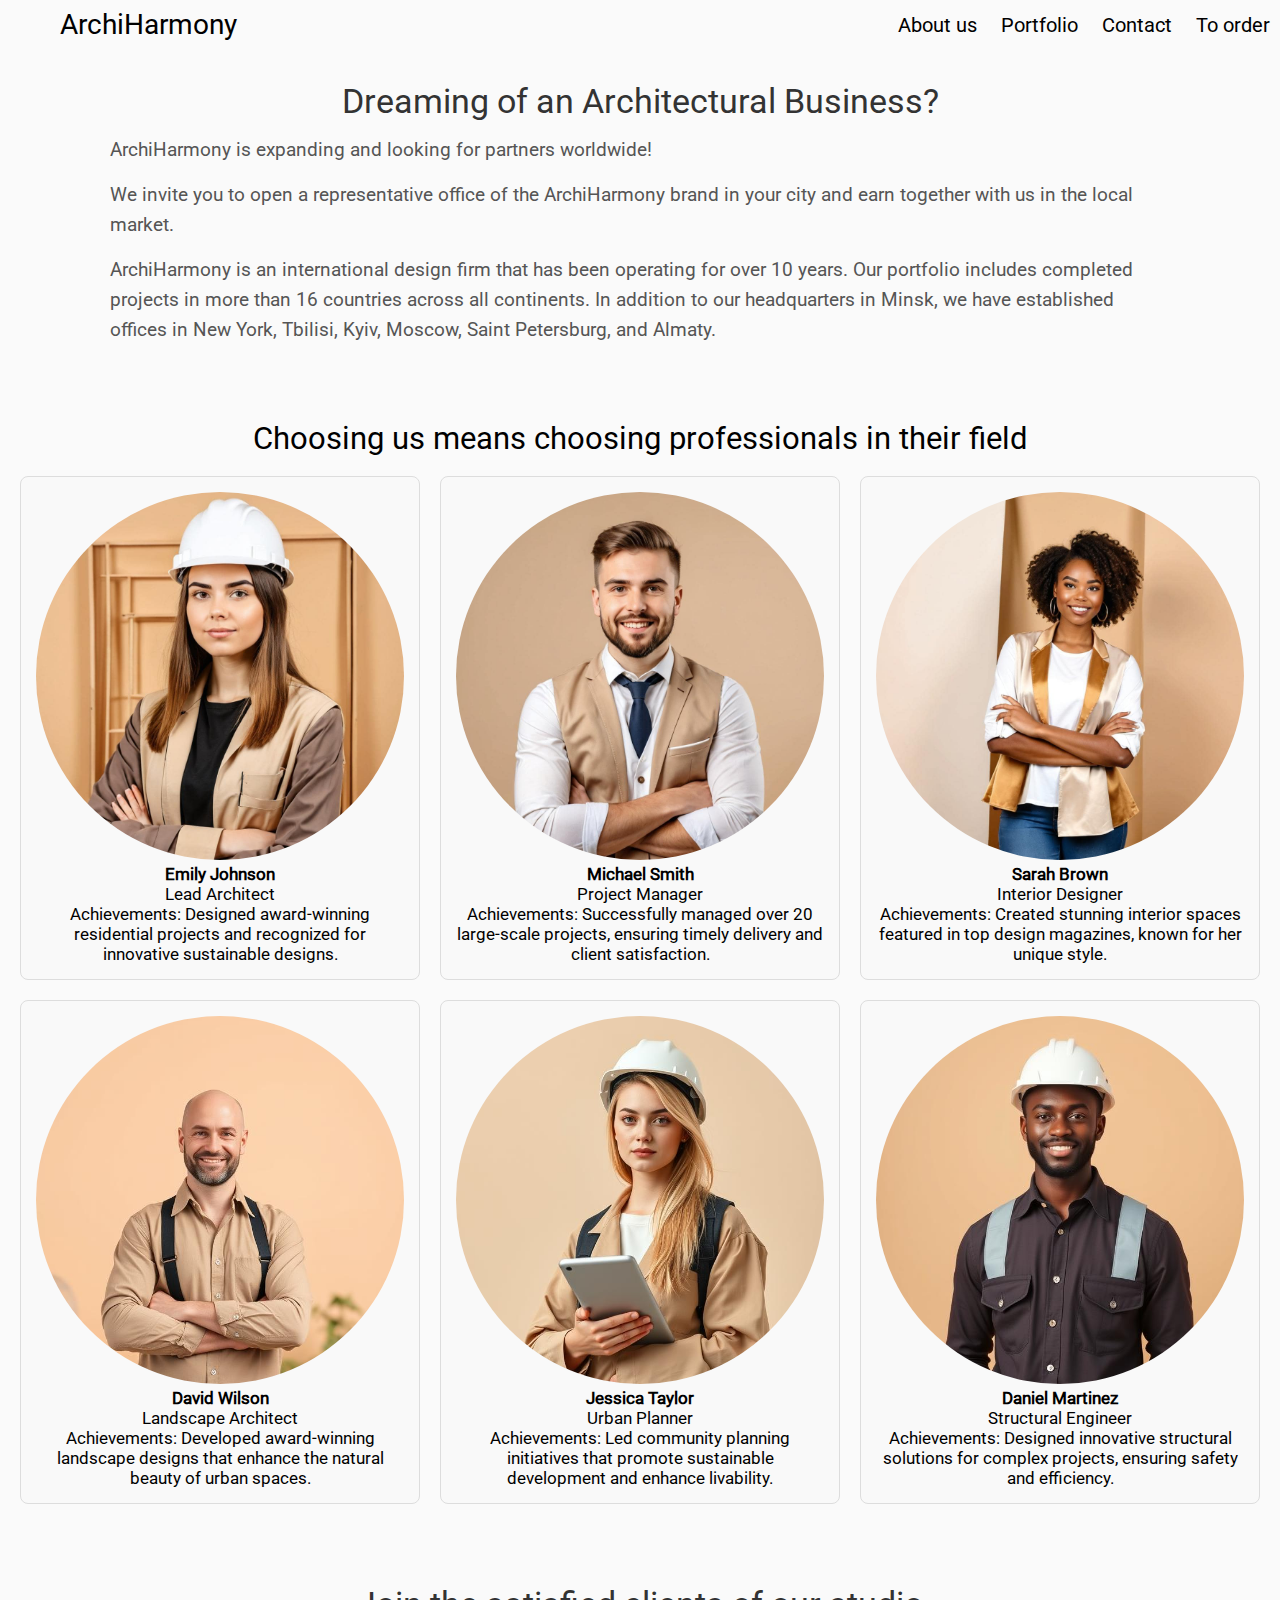
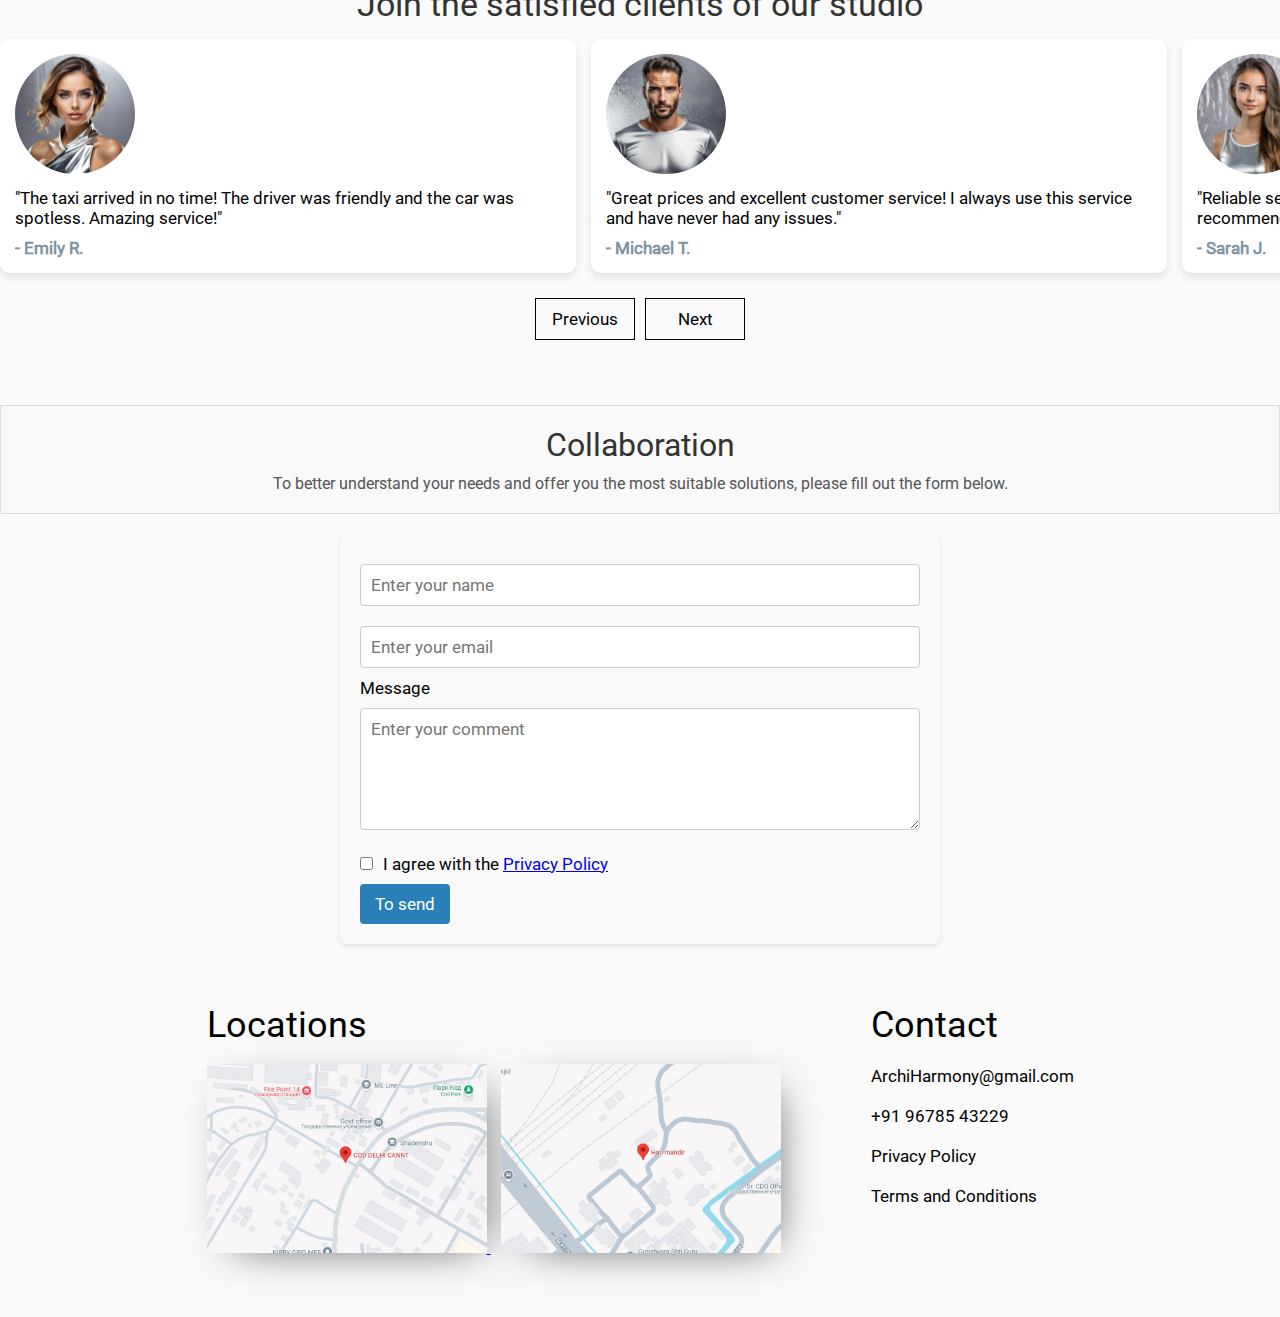
==== order.html @ bfe57f21 "dgdsg" ====
<!DOCTYPE html>
<html lang="en">
<head>
    <meta charset="UTF-8">
    <meta name="viewport" content="width=device-width, initial-scale=1.0">
    <title>Privacy Policy - ArchiHarmony</title>
    <meta 
        name="description" 
        content="At ArchiHarmony, your privacy is our utmost concern. Read our Privacy Policy to discover how we protect your personal information and ensure its security throughout our design processes." 
    />
    <link rel="icon" href="img/favicon.ico">
    <link rel="stylesheet" href="css/style.css">
    <script src="js/script.js" defer></script>
</head>
<body>

    <header>
        <div class="nav-content">
            <a href="index.html" class='header-name'>ArchiHarmony</a>
            <nav class="header-nav">
                <ul class="header-nav-items">
                    <li class="header-nav-item">
                        <a href="index.html#about">About us</a>
                        <a href="index.html#project">Portfolio</a>
                        <a href="index.html#contact">Contact</a>
                        <a href="order.html">To order</a>
                    </li>
                </ul>
            </nav>
        </div>
    </header>
    
    <main>

        <section class="partnership-offer">
            <h1>Dreaming of an Architectural Business?</h1>
            <p>
                ArchiHarmony is expanding and looking for partners worldwide!
            </p>
            <p>
                We invite you to open a representative office of the ArchiHarmony brand in your city and earn together with us in the local market.
            </p>
            <p>
                ArchiHarmony is an international design firm that has been operating for over 10 years. Our portfolio includes completed projects in more than 16 countries across all continents. In addition to our headquarters in Minsk, we have established offices in New York, Tbilisi, Kyiv, Moscow, Saint Petersburg, and Almaty.
            </p>
        </section>

        <section class="team-section">
            <h2>Choosing us means choosing professionals in their field</h2>
            <div class="team-grid">
                <div class="team-member">
                    <img src="img/employee-1.jpg" alt="Employee 1">
                    <h3>Emily Johnson</h3>
                    <p>Lead Architect</p>
                    <p>Achievements: Designed award-winning residential projects and recognized for innovative sustainable designs.</p>
                </div>
                <div class="team-member">
                    <img src="img/employee-2.jpg" alt="Employee 2">
                    <h3>Michael Smith</h3>
                    <p>Project Manager</p>
                    <p>Achievements: Successfully managed over 20 large-scale projects, ensuring timely delivery and client satisfaction.</p>
                </div>
                <div class="team-member">
                    <img src="img/employee-3.jpg" alt="Employee 3">
                    <h3>Sarah Brown</h3>
                    <p>Interior Designer</p>
                    <p>Achievements: Created stunning interior spaces featured in top design magazines, known for her unique style.</p>
                </div>
                <div class="team-member">
                    <img src="img/employee-4.jpg" alt="Employee 4">
                    <h3>David Wilson</h3>
                    <p>Landscape Architect</p>
                    <p>Achievements: Developed award-winning landscape designs that enhance the natural beauty of urban spaces.</p>
                </div>
                <div class="team-member">
                    <img src="img/employee-5.jpg" alt="Employee 5">
                    <h3>Jessica Taylor</h3>
                    <p>Urban Planner</p>
                    <p>Achievements: Led community planning initiatives that promote sustainable development and enhance livability.</p>
                </div>
                <div class="team-member">
                    <img src="img/employee-6.jpg" alt="Employee 6">
                    <h3>Daniel Martinez</h3>
                    <p>Structural Engineer</p>
                    <p>Achievements: Designed innovative structural solutions for complex projects, ensuring safety and efficiency.</p>
                </div>
            </div>
        </section>

        <section class="reviews-section" id="reviews">
            <div class="container">
                <h2 class="reviews-section-title">
                    Join the satisfied clients of our studio
                </h2>
                <div class="slider" id="slider">
                    <div class="review">
                        <img src="img/review-1.jpg" alt="Review 1">
                        <p>
                            "The taxi arrived in no time! The driver was friendly and the car was spotless. Amazing service!"
                        </p>
                        <p class="author">- Emily R.</p>
                    </div>
                    <div class="review">
                        <img src="img/review-2.jpg" alt="Review 2">
                        <p>
                            "Great prices and excellent customer service! I always use this service and have never had any issues."
                        </p>
                        <p class="author">- Michael T.</p>
                    </div>
                    <div class="review">
                        <img src="img/review-3.jpg" alt="Review 3">
                        <p>
                            "Reliable service! I reached the airport on time without any delays. Highly recommend!"
                        </p>
                        <p class="author">- Sarah J.</p>
                    </div>
                    <div class="review">
                        <img src="img/review-4.jpg" alt="Review 4">
                        <p>
                            "The driver was very polite and courteous. I felt safe throughout the entire ride."
                        </p>
                        <p class="author">- David K.</p>
                    </div>
                    <div class="review">
                        <img src="img/review-5.jpg" alt="Review 5">
                        <p>
                            "TaxiNow saved my day! I needed a car last minute and it arrived in just 3 minutes!"
                        </p>
                        <p class="author">- Jessica L.</p>
                    </div>
                    <div class="review">
                        <img src="img/review-6.jpg" alt="Review 6">
                        <p>
                            "Cars are always clean and comfortable. Fantastic experience!"
                        </p>
                        <p class="author">- Daniel M.</p>
                    </div>
                    <div class="review">
                        <img src="img/review-7.jpg" alt="Review 7">
                        <p>
                            "Fair prices and quality service. I use it daily to get to work."
                        </p>
                        <p class="author">- Lisa P.</p>
                    </div>
                    <div class="review">
                        <img src="img/review-8.jpg" alt="Review 8">
                        <p>
                            "TaxiNow has the best drivers! Always polite and drive safely."
                        </p>
                        <p class="author">- Tom H.</p>
                    </div>
                    <div class="review">
                        <img src="img/review-9.jpg" alt="Review 9">
                        <p>
                            "Much better than other apps! Fast and efficient service."
                        </p>
                        <p class="author">- Anna B.</p>
                    </div>
                    <div class="review">
                        <img src="img/review-10.jpg" alt="Review 10">
                        <p>
                            "Excellent service! Drivers are punctual and friendly."
                        </p>
                        <p class="author">- Kevin W.</p>
                    </div>
                    <div class="review">
                        <img src="img/review-11.jpg" alt="Review 11">
                        <p>
                            "I've used this service multiple times and have never been disappointed. They always arrive on time."
                        </p>
                        <p class="author">- Rachel S.</p>
                    </div>
                    <div class="review">
                        <img src="img/review-12.jpg" alt="Review 12">
                        <p>
                            "I needed a taxi in the early morning and got one quickly. Service was top-notch!"
                        </p>
                        <p class="author">- James F.</p>
                    </div>
                    <div class="review">
                        <img src="img/review-13.jpg" alt="Review 13">
                        <p>
                            "So easy to use! I booked through the app and everything worked perfectly."
                        </p>
                        <p class="author">- Olivia C.</p>
                    </div>
                    <div class="review">
                        <img src="img/review-14.jpg" alt="Review 14">
                        <p>
                            "My mom used it and loved it! The driver helped with the groceries and was very attentive."
                        </p>
                        <p class="author">- Sophia N.</p>
                    </div>
                    <div class="review">
                        <img src="img/review-15.jpg" alt="Review 15">
                        <p>
                            "Efficient and reliable service! Taxis available at any hour."
                        </p>
                        <p class="author">- Ethan G.</p>
                    </div>
                    <div class="review">
                        <img src="img/review-16.jpg" alt="Review 16">
                        <p>
                            "TaxiNow offers the best prices and quick service. I always recommend it!"
                        </p>
                        <p class="author">- Mia T.</p>
                    </div>
                    <div class="review">
                        <img src="img/review-17.jpg" alt="Review 17">
                        <p>
                            "I've had issues with other services, but TaxiNow has never let me down."
                        </p>
                        <p class="author">- Noah R.</p>
                    </div>
                    <div class="review">
                        <img src="img/review-18.jpg" alt="Review 18">
                        <p>
                            "Modern and comfortable taxis! A very pleasant experience."
                        </p>
                        <p class="author">- Ava L.</p>
                    </div>
                    <div class="review">
                        <img src="img/review-19.jpg" alt="Review 19">
                        <p>
                            "Much better than waiting for the bus! Always arrives quickly, and I feel safe."
                        </p>
                        <p class="author">- Isabella D.</p>
                    </div>
                    <div class="review">
                        <img src="img/review-20.jpg" alt="Review 20">
                        <p>
                            "I recommend it 100%! I've never had problems, and they always arrive on time."
                        </p>
                        <p class="author">- Liam J.</p>
                    </div>
                </div>
                <div class="buttons">
                    <button class="btn" onclick="prevReview()">
                        Previous
                    </button>
                    <button class="btn" onclick="nextReview()">
                        Next
                    </button>
                </div>
            </div>
        </section>

        <section>
            <div class="collaboration-message">
                <h2>Collaboration</h2>
                <p>To better understand your needs and offer you the most suitable solutions, please fill out the form below.</p>
            </div>
            <form
                action="thanks_form.php"
                method="post"
                class="form"
                id="form"
            >
                <input
                    type="text"
                    id="name"
                    name="name"
                    placeholder="Enter your name"
                    required
                />
        
                <input
                    type="email"
                    id="email"
                    name="email"
                    placeholder="Enter your email"
                    required
                />
        
                <label for="message">Message</label>
                <textarea
                    id="message"
                    name="message"
                    placeholder="Enter your comment"
                    rows="5"
                    required
                ></textarea>
        
                <div class="checkbox">
                    <input
                        type="checkbox"
                        id="privacy-policy"
                        value="on"
                        name="privacy"
                        required
                    />
                    <label for="privacy-policy">
                        I agree with the
                        <a
                            href="privacy-policy.html"
                            target="_blank"
                            >Privacy Policy</a
                        >
                    </label>
                </div>
                <button type="submit">To send</button>
            </form>
        </section>

    </main>

    <footer class='footer footer-dop'>

        <section>
            <div class='location-container'>
                <h3 class='location-title'>Locations</h3>
                <div class='location-img'>
                    <a class='dubai-link' href="https://www.google.com/maps/place/J47G+4G7,+COD,+Kirby+Place,+Delhi+Cantonment,+New+Delhi,+Delhi+110010/@28.6127856,77.1237122,17z"  target='_blank' rel="noopener noreferrer">
                        <img class='dubai-img' src="img/map-delhi.jpg" alt="Delhi" />
                    </a>
                    <a class='madrid-link' href="https://www.google.com/maps/place/95,+Sabale+Nagar,+Kurla,+Mumbai,+Maharashtra+400089/@19.0706896,72.8850411,17z" target='_blank' rel="noopener noreferrer">
                        <img class='madrid-img' src="img/map-mumbai.jpg" alt="Mumbai"/>
                    </a>
                </div>
                               
            </div>
        </section>

        <section>
            <div class='contact-container' id="contact">
                <h3 class='contact-title1'>Contact</h3>
                <a class='contact-link' href="mailto:ArchiHarmony@gmail.com?" target="_blank">ArchiHarmony@gmail.com</a>
                <a class="contact-link" href="tel:+919678543229">+91 96785 43229</a>
                <a class="contact-link" href="privacy-policy.html">Privacy Policy</a>
                <a class="contact-link" href="terms-conditions.html">Terms and Conditions</a>
            </div>
        </section>

    </footer>
    
</body>
</html>
---- css/style.css ----
@font-face {
	font-family: 'Roboto';
	font-style: normal;
	src: url('../fonts/Roboto-Regular.ttf') format('truetype');	 
}

* {
    margin: 0;
    padding: 0;
    box-sizing: border-box;
    font-family: "Roboto", sans-serif;
    font-size: 17px;
    font-weight: 400;
    font-style: normal;
}

body {
    width: 100%;
    overflow-x: hidden;
    background-color: rgb(250, 250, 250);
}

body::-webkit-scrollbar {
    width: 10px;
    background-color: #f9f9fd;
}
  
body::-webkit-scrollbar-thumb {
    border-radius: 10px;
    background-color: rgb(166, 166, 166);
}
  
body::-webkit-scrollbar-track {
    -webkit-box-shadow: inset 0 0 6px rgba(0,0,0,0.2);
    border-radius: 10px;
    background-color: #f9f9fd;
}

html {
    scroll-behavior: smooth;
}

@media (max-width: 1024px) {

    * {
        font-size: 16px;
    }

}

nav {
    padding-right: 10px;
}
.header-nav-item {
    display: flex;
    gap: 24px;
    list-style: none;
}
.header-nav-item a {
    text-decoration: none;
    color: black;
    transition: color 0.3s ease;
    font-size: 20px;
}
.header-nav-item {
    margin-top: 8px;
}
.header-nav-item a:hover {
    color: rgb(125, 125, 125);
}
.header-name,
.header-title,
.header-about {
    padding: 0 60px;
}

.nav-content {
    display: flex;
    align-items: center;
    justify-content: space-between;
}

.header-name {
    font-size: 36px;
    margin-top: 8px;
    cursor: pointer;
    text-decoration: none;
    color: black;
}
.header-backgrounds{
    position: relative;
}

.header-btn{
    opacity: 0;
    overflow: hidden;
    position: absolute;
    display: flex;
    justify-content: center;
    align-items: center;
    text-decoration: none;
    right: 60px;
    bottom: 60px;
    cursor: pointer;
    background-color: rgba(255, 255, 255, 0.121);
    width: 130px;
    height: 30px;
    border-radius: 50px;
    border: 1px solid black;
    transition: all ease 0.5s;
    color: black;
    animation: scaleBtn 1.5s forwards;
    animation-delay: 1s;
}

.header-btn:hover{
    background-color: rgba(0, 0, 0, 0.101);
    transform: scale(1.1);
}

.header-background {
    width: 100%;
    height: 680px;
    margin-top: 10px;
    animation: scaleBackground 1.5s forwards;
    object-fit: cover;
}

.header-title {
    font-size: 36px;
    margin-top: 18px;
}

.about-icon {
    width: 320px;
    height: 320px;
    border-radius: 50%;
    margin-left: 140px;
}

.header-about {
    display: flex;
    margin-top: 18px;
}

.about-name {
    font-size: 18px;
}

.header-about-text {
    margin-left: 12%;
}

.about-text2, .about-text3 {
    margin-top: 16px;
}

@keyframes scaleBackground {
    0% {
        transform: scale(0.8);
        opacity: 0;
    }
    100% {
        transform: scale(1);
        opacity: 1;
    }
}

@keyframes scaleBtn {
    100% {
        opacity: 1;
    }
}

@media (max-width: 1400px) {
    .header-name, 
    .header-title {
        font-size: 28px;
    }

    .about-icon {
        width: 300px;
        height: 300px;
        margin-left: 100px;
    }

    .header-background {
        height: 480px;
    }
}

@media (max-width: 1024px) {

    .header-name,
    .header-title,
    .header-about {
        padding: 0 30px;
    }

    .header-name, 
    .header-title {
        font-size: 22px;
    }

    .about-icon {
        width: 200px;
        height: 200px;
        margin-left: 80px;
        margin-top: 40px;
    }

    .header-background {
        height: 400px;
    }

    .header-about-text {
        margin-left: 6%;
    }
    .header-btn:hover{
        background-color: rgba(255, 255, 255, 0.121);
        transform: scale(1);
    }
}

@media (max-width: 768px) {

    .header-name,
    .header-title,
    .header-about {
        padding: 0 10px;
    }

    .about-icon {
        width: 240px;
        height: 240px;
        margin-left: 80px;
        margin-top: 10px;
    }

    .header-background {
        height: 380px;
    }

    .header-about-text {
        margin-top: 30px;
        margin-left: 0%;
    }

    .header-btn{
        right: 20px;
        bottom: 20px;
        width: 120px;
    }

    .header-about {
        display: flex;
        flex-direction: column;
        align-items: center;
        margin-top: 18px;
    }
    .header-nav-item {
        gap: 14px;
    }
    .header-nav-item a {
        font-size: 12px;
    }
    .header-name {
        font-size: 16px;
    }
}

.projects-title{
    font-size: 36px;
    margin: 12px 0 60px 60px;
}

.main-btn{
    opacity: 1;
    border: 1px solid rgb(207, 207, 207);
    color: rgb(207, 207, 207);
    animation: none;
}

.project-hospital-backgrounds{
    margin-top: 100px;
}
.projects-hospital-content{
    display: flex;
    margin: 0 60px;
    flex-direction: column;
    gap: 50px;
}

.main-background {
    width: 100%;
    height: 740px;
    margin-top: 10px;
    object-fit: cover;
}
.content-info-text {
    display: flex;
    flex-direction: column;
    gap: 10px;
}
.country-hotels-img{
    width: 100%;
    height: 100%;
    object-fit: cover;
    margin-right: 60px;
}
.country-hotels{
    position: relative;
    display: grid;
    grid-template-columns: 220px 1.5fr 1fr;
    gap: 20px;
}
.hospital-btn{
    overflow: hidden;
    position: absolute;
    display: flex;
    justify-content: center;
    align-items: center;
    text-decoration: none;
    top: 50px;
    cursor: pointer;
    background-color: rgba(255, 255, 255, 0.121);
    width: 130px;
    height: 30px;
    border-radius: 50px;
    border: 1px solid black;
    transition: all ease 0.5s;
    color: black;
}

.hospital-btn:hover{
    background-color: rgba(0, 0, 0, 0.101);
    transform: scale(1.1);
}

.content-info{
    margin-left: 10%;
}

.content-country p{
    font-weight: 500;
}

.Projects {
    position: relative;
    max-width: 1400px;
    margin: auto;
    overflow: hidden;
}

.slider {
    display: flex;
    transition: transform 0.5s ease;
    gap: 30px;
}

.slide {
    flex: 0 0 50%;
    text-align: center;
}

.slide img {
    width: 100%;
    height: 400px;
}

.prev, .next {
    position: absolute;
    top: 50%;
    transform: translateY(-50%);
    background-color: rgba(255, 255, 255, 0.8);
    border: none;
    cursor: pointer;
    padding: 10px;
    z-index: 10;
}

.prev {
    left: 10px;
}

.next {
    right: 10px;
}

@media (max-width: 1400px) {
    .projects-title {
        font-size: 28px;
        margin: 12px 0 20px 60px;
    }
    .Projects {
        max-width: 1000px;
    }
    .slide img {
        height: 300px;
    }
}

@media (max-width: 1024px) {
    .projects-title {
        font-size: 22px;
        margin: 12px 0 20px 30px;
    }
    .Projects {
        max-width: 760px;
    }
    .slide img {
        height: 260px;
    }
}

@media (max-width: 768px) {
    .projects-title {
        margin: 12px 0 20px 10px;
    }
    .slide {
        flex: 0 0 100%;
        padding-left: 10px;
        padding-right: 10px;
    }
    .slide img {
        height: auto;
    }
}

@media (min-width: 1025px) and (max-width: 1400px) {
    .main-background {
        height: 580px;
    }

    .hospital-title {
        margin-bottom: 40px;
    }

    .country-hotels{
        grid-template-columns: 120px 1.5fr 1fr;
    }
}

@media (min-width: 769px) and (max-width: 1024px) {
    .main-background {
        height: 480px;
    }

    .country-hotels{
        grid-template-columns: 100px 1.5fr 1fr;
    }

    .projects-hospital-content{
        margin: 0 30px;
    }

    .hospital-btn{
        width: 110px;
        height: 25px;
    }
}

@media (max-width: 768px) {
    .main-background {
        height: 400px;
    }

    .projects-hospital-content{
        margin: 0 10px;
        gap: 0;
    }
    .country-hotels{
        grid-template-columns: none;
        grid-template-rows: 50px 1fr 300px 50px ;
        gap: 0px;
        margin-bottom: 35px;
    }
    .country-hotels img{
        height: 100%;
    }
    .content-country p{
        margin: 15px 0 0 10px;
    }
    .content-country a{
        margin-top: -35px;
    }

    .hospital-btn{
        margin-left: 10px;
        grid-row: 4;
        display: flex;
        
        
        
    }
    .content-info{
        margin: 0 10px;
    }
}

@media (max-width: 1400px) {
    .country-hotels img {
        height: 240px;
    }
}

@media (max-width: 1024px) {
    .country-hotels img {
        height: 180px;
    }
    .hospital-btn:hover{
        background-color: rgba(255, 255, 255, 0.121);
        transform: scale(1);
    }
}

.footer {
    margin: 60px;
    display: flex;
}

.location-title {
    font-size: 36px;
}

.location-img {
    margin-top: 18px;
}

.location-img img {
    width: 440px;
    object-fit: cover;
    box-shadow: 10px 10px 42px -19px rgba(0,0,0,0.75);
    -webkit-box-shadow: 10px 10px 42px -19px rgba(0,0,0,0.75);
    -moz-box-shadow: 10px 10px 42px -19px rgba(0,0,0,0.75);
    transition: all 0.3s ease;
}

.location-img img:hover {
    box-shadow: -21px -25px 35px -28px rgba(0,0,0,0.63);
    -webkit-box-shadow: -21px -25px 35px -28px rgba(0,0,0,0.63);
    -moz-box-shadow: -21px -25px 35px -28px rgba(0,0,0,0.63);
    transform: translateY(-8px);
}

.madrid-link {
    margin-left: 10px;
}

.contact-container {
    margin-left: 140px;
    display: flex;
    flex-direction: column;
    gap: 20px;
}

.contact-title1 {
    font-size: 36px;
}

.contact-link {
    text-decoration: none;
    color: black;
    display: block;
    transform: scale(1);
    transition: color 0.3s ease;
    animation: linkAnimation 3s infinite;
}

.contact-link:hover {
    color: rgb(77, 77, 77);
}

@keyframes linkAnimation {
    0% {
        transform: scale(1);
    }

    50% {
        transform: scale(1.03);
    }

    100% {
        transform: scale(1);
    }
}

@media (max-width: 1024px) {
    .footer {
        margin: 30px;
        display: flex;
        flex-direction: column;
        align-items: center;
    }
}
@media (max-width: 1400px) {

    .location-img img {
        width: 280px;
    }
}

@media (max-width: 1024px) {
    .location-container{
        display: flex;
        flex-direction: column;
        align-items: center;
    }

    .location-img img {
        width: 340px;
    }
    .location-img img:hover {
        box-shadow: 10px 10px 42px -19px rgba(0,0,0,0.75);
        -webkit-box-shadow: 10px 10px 42px -19px rgba(0,0,0,0.75);
        -moz-box-shadow: 10px 10px 42px -19px rgba(0,0,0,0.75);
        transform: translateY(0px);
    }
}

@media (max-width: 768px) {

    .location-img {
        display: flex;
        flex-direction: column;
    }

    .madrid-link {
        margin-left: 0px;
        margin-top: 10px;
    }
}
@media (max-width: 1400px) {
    .contact-container {
        margin-left: 90px;
    }
}

@media (max-width: 1024px) {
    .contact-container {
        margin-left: 0px;
        margin-top: 20px;
        display: flex;
        flex-direction: column;
        align-items: center;
    }
    .contact-link:hover {
        color: black;
    }
}

.privacy-main {
    padding: 20px;
}

.section-title {
    font-size: 2.5em;
    color: #2c3e50;
    margin-bottom: 15px;
    text-align: center;
}

.compliance-text,
.data-collection-text,
.transparency-text,
.user-rights-text {
    background: white;
    padding: 20px;
    border-radius: 8px;
    box-shadow: 0 2px 5px rgba(0, 0, 0, 0.1);
    margin: 20px auto;
    max-width: 800px;
}

.contact-email {
    color: #2980b9;
    text-decoration: none;
}

.contact-email:hover {
    text-decoration: underline;
}

@media (max-width: 768px) {
    .section-title {
        font-size: 2em;
    }

    .compliance-text,
    .data-collection-text,
    .transparency-text,
    .user-rights-text {
        padding: 15px;
        margin: 15px;
    }
}

@media (max-width: 480px) {
    .section-title {
        font-size: 1.5em;
    }

    .compliance-text,
    .data-collection-text,
    .transparency-text,
    .user-rights-text {
        padding: 10px;
        margin: 10px;
    }
}

.privacy-main a {
    color: #3498db;
    text-decoration: none;
}

.privacy-main a:hover {
    text-decoration: underline;
}


.terms-main {
    padding: 20px;
}

.legal-compliance-text,
.user-responsibilities-text,
.dispute-resolution-text,
.contact-information-text {
    background: white;
    padding: 20px;
    border-radius: 8px;
    box-shadow: 0 2px 5px rgba(0, 0, 0, 0.1);
    margin: 20px auto;
    max-width: 800px;
}

.contact-email {
    color: #2980b9;
    text-decoration: none;
}

.contact-email:hover {
    text-decoration: underline;
}

@media (max-width: 768px) {
    .section-title {
        font-size: 2em;
    }

    .legal-compliance-text,
    .user-responsibilities-text,
    .dispute-resolution-text,
    .contact-information-text {
        padding: 15px;
        margin: 15px;
    }
}

@media (max-width: 480px) {
    .section-title {
        font-size: 1.5em;
    }

    .legal-compliance-text,
    .user-responsibilities-text,
    .dispute-resolution-text,
    .contact-information-text {
        padding: 10px;
        margin: 10px;
    }
}

.footer-dop {
    justify-content: center;
}

.partnership-offer {
    max-width: 1100px; /* Maximum width of the section */
    margin: 20px auto; /* Center the section */
    padding: 20px; /* Inner padding */
    font-family: Arial, sans-serif; /* Font style */
}

.partnership-offer h1 {
    text-align: center;
    font-size: 2em; /* Title size */
    color: #333; /* Title color */
    margin-bottom: 15px; /* Bottom margin */
}

.partnership-offer p {
    font-size: 1.1em; /* Text size */
    line-height: 1.6; /* Line height */
    color: #555; /* Text color */
    margin-bottom: 15px; /* Bottom margin */
}

/* Responsive styles */
@media (max-width: 600px) {
    .partnership-offer {
        padding: 15px; /* Decrease padding on small screens */
    }

    .partnership-offer h2 {
        font-size: 1.5em; /* Decrease title size */
    }

    .partnership-offer p {
        font-size: 1em; /* Decrease text size */
    }
}

.form {
    background: #f9f9f9;
    padding: 20px;
    border-radius: 8px;
    box-shadow: 0 2px 5px rgba(0, 0, 0, 0.1);
    max-width: 600px;
    margin: 20px auto;
}


.form input[type="text"],
.form input[type="email"],
.form textarea {
    width: 100%;
    padding: 10px;
    margin: 10px 0;
    border: 1px solid #ccc;
    border-radius: 4px;
    font-size: 1em;
}


.form textarea {
    resize: vertical;
}


.checkbox {
    display: flex;
    align-items: center;
    margin: 10px 0;
}

.checkbox input[type="checkbox"] {
    margin-right: 10px;
}


.form button {
    background-color: #2980b9;
    color: white;
    padding: 10px 15px;
    border: none;
    border-radius: 4px;
    cursor: pointer;
    font-size: 1em;
}

.form button:hover {
    background-color: #1a6a8d;
}

.collaboration-message {
    background-color: #f9f9f9;
    border: 1px solid #ddd;
    padding: 20px;
    margin-top: 60px;
    margin-bottom: 20px;
    text-align: center;
}

.collaboration-message h2 {
    color: #333;
    margin-bottom: 10px;
    font-size: 32px;
}

.collaboration-message p {
    color: #555;
    font-size: 16px;
}
@media (max-width: 768px) {
    .collaboration-message {
        padding: 15px;
    }

    .collaboration-message h2 {
        font-size: 1.3em;
    }

    .collaboration-message p {
        font-size: 0.9em;
    }
}

@media (max-width: 480px) {
    .collaboration-message {
        padding: 10px;
    }

    .collaboration-message h2 {
        font-size: 1.2em;
    }

    .collaboration-message p {
        font-size: 0.8em;
    }
}

@media (max-width: 768px) {
    .form {
        padding: 15px;
    }

    .form input[type="text"],
    .form input[type="email"],
    .form textarea,
    .form button {
        font-size: 0.9em;
    }
}

@media (max-width: 480px) {
    .form {
        padding: 10px;
    }

    .form input[type="text"],
    .form input[type="email"],
    .form textarea,
    .form button {
        font-size: 0.8em;
    }
}

.reviews-section-title {
    text-align: center;
    font-size: 2em;
    color: #333;
    margin-bottom: 15px;
}
.slider {
    margin-top: 15px;
      display: flex;
      gap: 15px;
  
      transition: transform 0.5s ease-in-out;
  }
  .review {
      min-width: 45%;
      width: 100px;
      background: #fff;
      padding: 15px;
      border-radius: 10px;
      box-shadow: 0 4px 8px rgba(0, 0, 0, 0.1);
  }
  
  
  .author {
      font-weight: bold;
      color: #7c94a1;
      margin-top: 10px;
  }
  .buttons {
      margin-top: 20px;
      display: flex;
      justify-content: center;
  }
  .btn {
        min-width: 100px;
        padding: 10px;
        margin: 5px;
        border: 1px solid black;
        background-color: #0077b6;
        color: black;
        cursor: pointer;
        transition: transform 0.2s ease-in-out;
        background-color: transparent;
  }
  
  @media (min-width: 1025px) {
      .btn:hover {
          transform: scale(1.05);
      }
  }

  .review img {
    width: 120px;
    border-radius: 50%;
    margin-bottom: 10px;
}

.team-section {
    text-align: center;
    padding: 20px;
    margin-bottom: 60px;
}

.team-section h2 {
    font-size: 1.8em;
    margin-bottom: 20px;
}

.team-grid {
    display: grid;
    grid-template-columns: repeat(3, 1fr);
    gap: 20px;
}

.team-member {
    background-color: #f9f9f9;
    border: 1px solid #ddd;
    border-radius: 8px;
    padding: 15px;
    text-align: center;
}

.team-member h3 {
    font-weight: 600;
}

.team-member img {
    width: 100%;
    height: auto;
    border-radius: 50%;
}

@media (max-width: 768px) {
    .team-grid {
        grid-template-columns: repeat(2, 1fr);
    }
}

@media (max-width: 480px) {
    .team-grid {
        grid-template-columns: 1fr;
    }
}
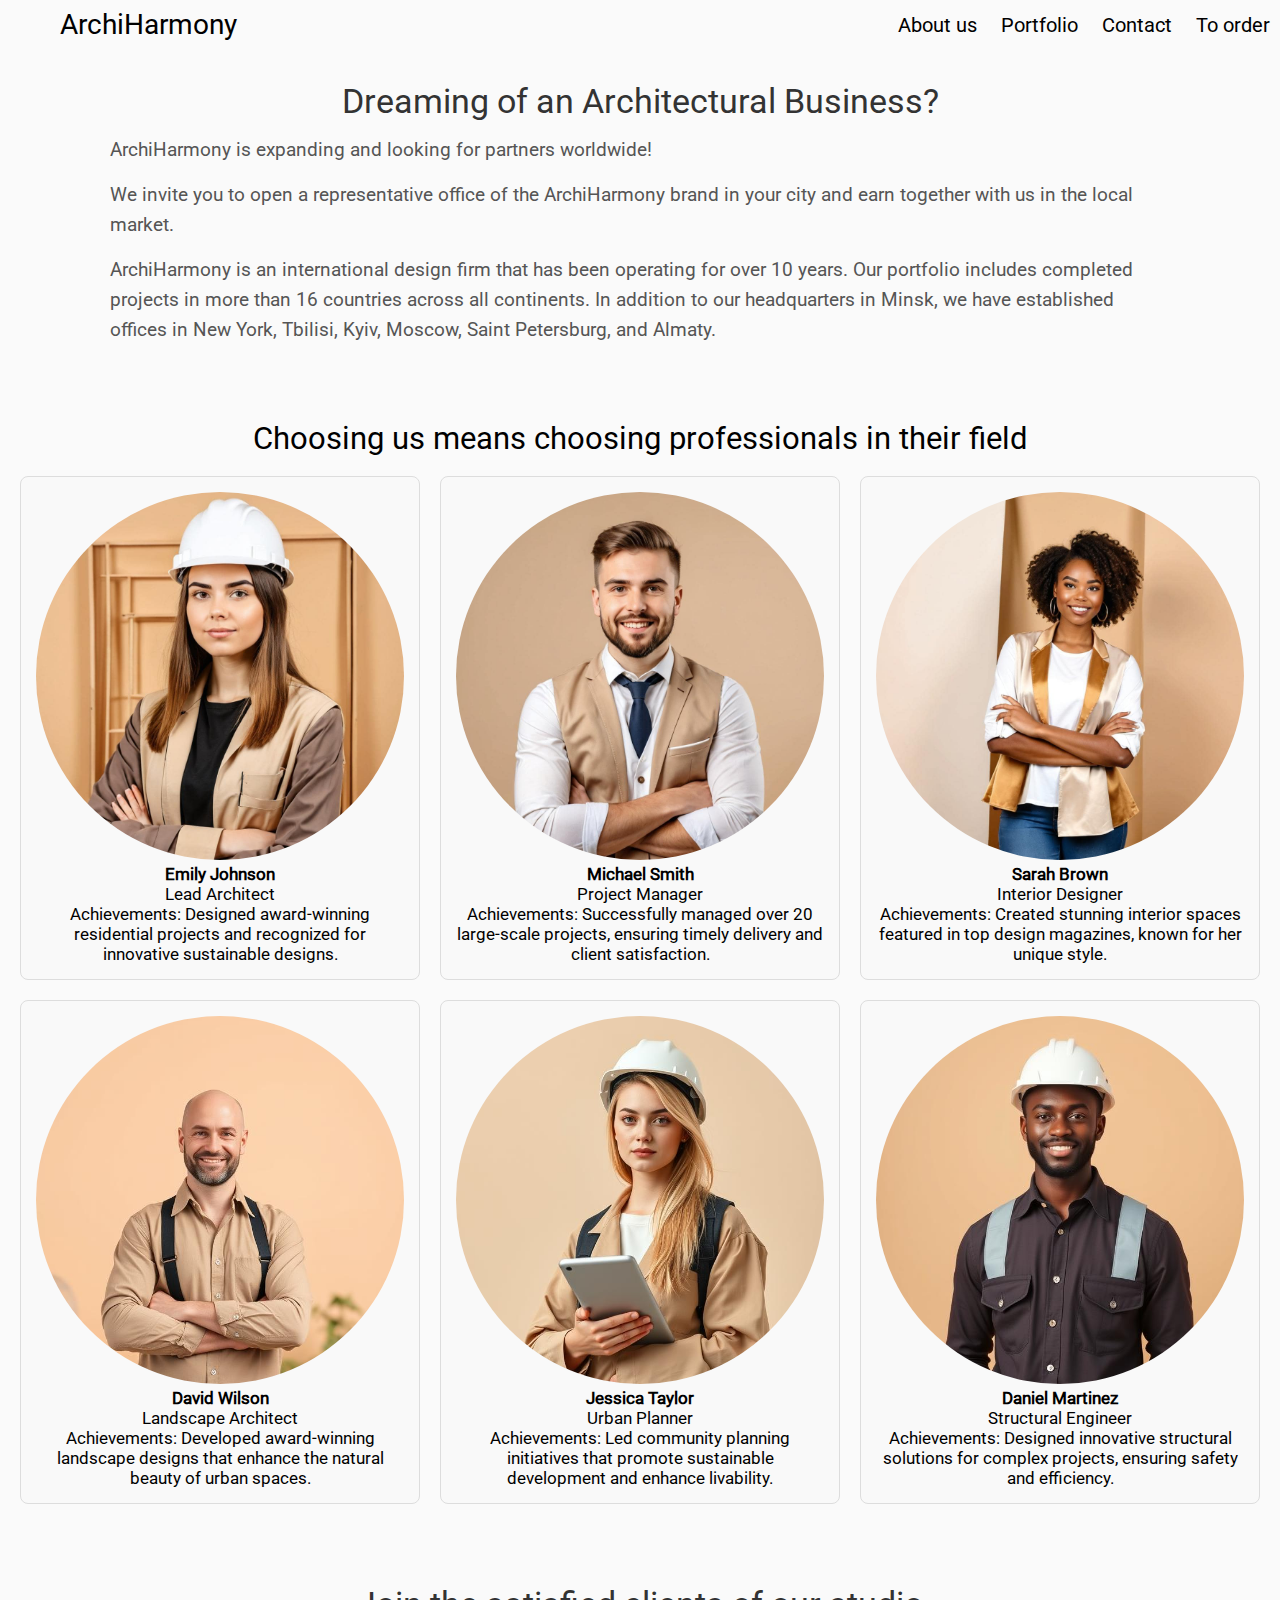
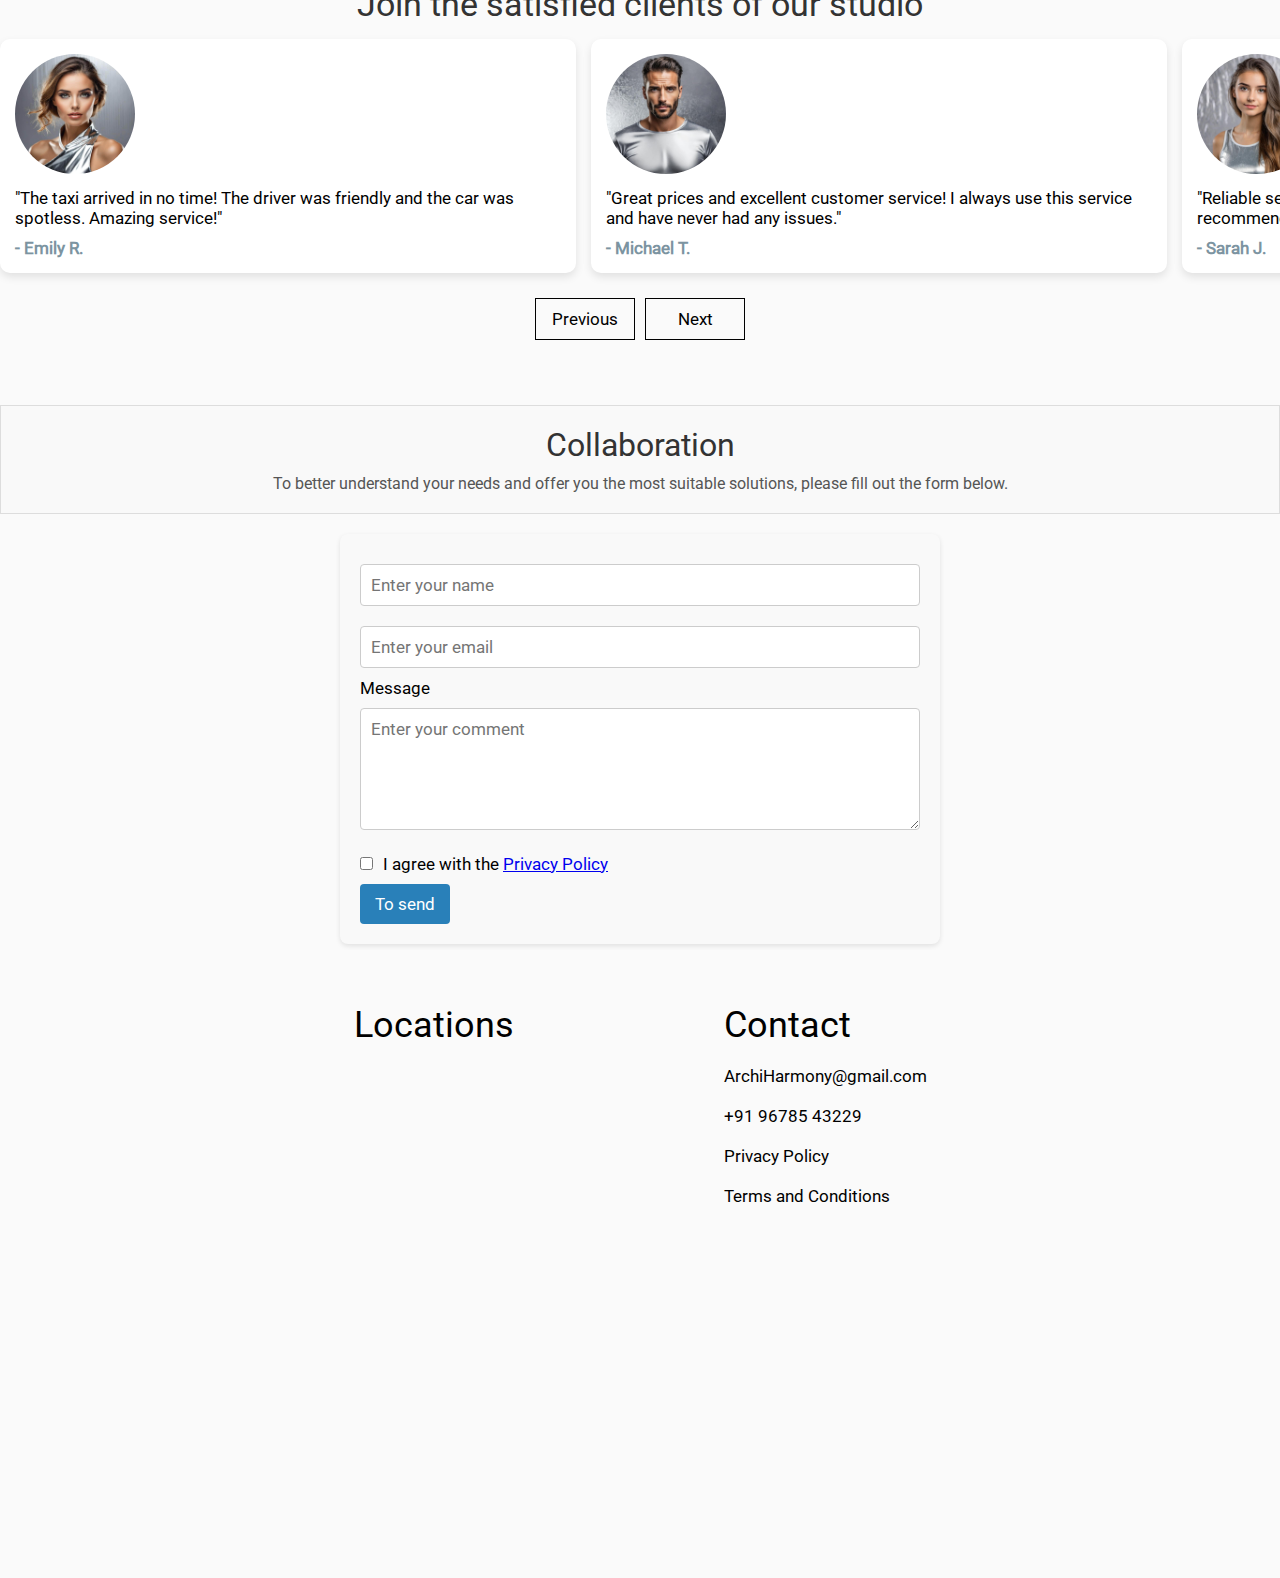
==== commit 7163f737: "ываыва" ====
--- a/order.html
+++ b/order.html
@@ -3,14 +3,14 @@
 <head>
     <meta charset="UTF-8">
     <meta name="viewport" content="width=device-width, initial-scale=1.0">
-    <title>Privacy Policy - ArchiHarmony</title>
+    <title>Order Your Design - ArchiHarmony</title>
     <meta 
         name="description" 
-        content="At ArchiHarmony, your privacy is our utmost concern. Read our Privacy Policy to discover how we protect your personal information and ensure its security throughout our design processes." 
+        content="Ready to transform your vision into reality? At ArchiHarmony, we specialize in creating stunning architectural designs tailored to your needs. Fill out our order form to start your project today!" 
     />
     <link rel="icon" href="img/favicon.ico">
     <link rel="stylesheet" href="css/style.css">
-    <script src="js/script.js" defer></script>
+    <script src="js/sliderOrder.js" defer></script>
 </head>
 <body>
 
@@ -304,32 +304,26 @@
 
     </main>
 
-    <footer class='footer footer-dop'>
-
-        <section>
+    <footer class='footer'>
+
+        <div>
             <div class='location-container'>
                 <h3 class='location-title'>Locations</h3>
                 <div class='location-img'>
-                    <a class='dubai-link' href="https://www.google.com/maps/place/J47G+4G7,+COD,+Kirby+Place,+Delhi+Cantonment,+New+Delhi,+Delhi+110010/@28.6127856,77.1237122,17z"  target='_blank' rel="noopener noreferrer">
-                        <img class='dubai-img' src="img/map-delhi.jpg" alt="Delhi" />
-                    </a>
-                    <a class='madrid-link' href="https://www.google.com/maps/place/95,+Sabale+Nagar,+Kurla,+Mumbai,+Maharashtra+400089/@19.0706896,72.8850411,17z" target='_blank' rel="noopener noreferrer">
-                        <img class='madrid-img' src="img/map-mumbai.jpg" alt="Mumbai"/>
-                    </a>
-                </div>
-                               
-            </div>
-        </section>
-
-        <section>
+                    <iframe class='location-img-frame' src="https://www.google.com/maps/embed?pb=!1m14!1m8!1m3!1d3502.5662787929086!2d77.1237122!3d28.6127856!3m2!1i1024!2i768!4f13.1!3m3!1m2!1s0x390d1cca90bbf50b%3A0xa5940e52ef5ada71!2sCOD%20DELHI%20CANNT!5e0!3m2!1sru!2sby!4v1738610726326!5m2!1sru!2sby" width="600" height="450" style="border:0;" allowfullscreen="" loading="lazy" referrerpolicy="no-referrer-when-downgrade"></iframe>
+                </div>                
+            </div>
+        </div>
+
+        <div>
             <div class='contact-container' id="contact">
                 <h3 class='contact-title1'>Contact</h3>
-                <a class='contact-link' href="mailto:ArchiHarmony@gmail.com?" target="_blank">ArchiHarmony@gmail.com</a>
+                <a class='contact-link' href="mailto:ArchiHarmony@gmail.com" target="_blank">ArchiHarmony@gmail.com</a>
                 <a class="contact-link" href="tel:+919678543229">+91 96785 43229</a>
                 <a class="contact-link" href="privacy-policy.html">Privacy Policy</a>
                 <a class="contact-link" href="terms-conditions.html">Terms and Conditions</a>
             </div>
-        </section>
+        </div>
 
     </footer>
     
--- a/css/style.css
+++ b/css/style.css
@@ -18,6 +18,7 @@
     width: 100%;
     overflow-x: hidden;
     background-color: rgb(250, 250, 250);
+    max-width: 1920px;
 }
 
 body::-webkit-scrollbar {
@@ -517,6 +518,7 @@
 .footer {
     margin: 60px;
     display: flex;
+    justify-content: center;
 }
 
 .location-title {
@@ -527,20 +529,8 @@
     margin-top: 18px;
 }
 
-.location-img img {
+.location-img-frame {
     width: 440px;
-    object-fit: cover;
-    box-shadow: 10px 10px 42px -19px rgba(0,0,0,0.75);
-    -webkit-box-shadow: 10px 10px 42px -19px rgba(0,0,0,0.75);
-    -moz-box-shadow: 10px 10px 42px -19px rgba(0,0,0,0.75);
-    transition: all 0.3s ease;
-}
-
-.location-img img:hover {
-    box-shadow: -21px -25px 35px -28px rgba(0,0,0,0.63);
-    -webkit-box-shadow: -21px -25px 35px -28px rgba(0,0,0,0.63);
-    -moz-box-shadow: -21px -25px 35px -28px rgba(0,0,0,0.63);
-    transform: translateY(-8px);
 }
 
 .madrid-link {
@@ -595,7 +585,7 @@
 }
 @media (max-width: 1400px) {
 
-    .location-img img {
+    .location-img-frame {
         width: 280px;
     }
 }
@@ -607,14 +597,8 @@
         align-items: center;
     }
 
-    .location-img img {
+    .location-img-frame {
         width: 340px;
-    }
-    .location-img img:hover {
-        box-shadow: 10px 10px 42px -19px rgba(0,0,0,0.75);
-        -webkit-box-shadow: 10px 10px 42px -19px rgba(0,0,0,0.75);
-        -moz-box-shadow: 10px 10px 42px -19px rgba(0,0,0,0.75);
-        transform: translateY(0px);
     }
 }
 
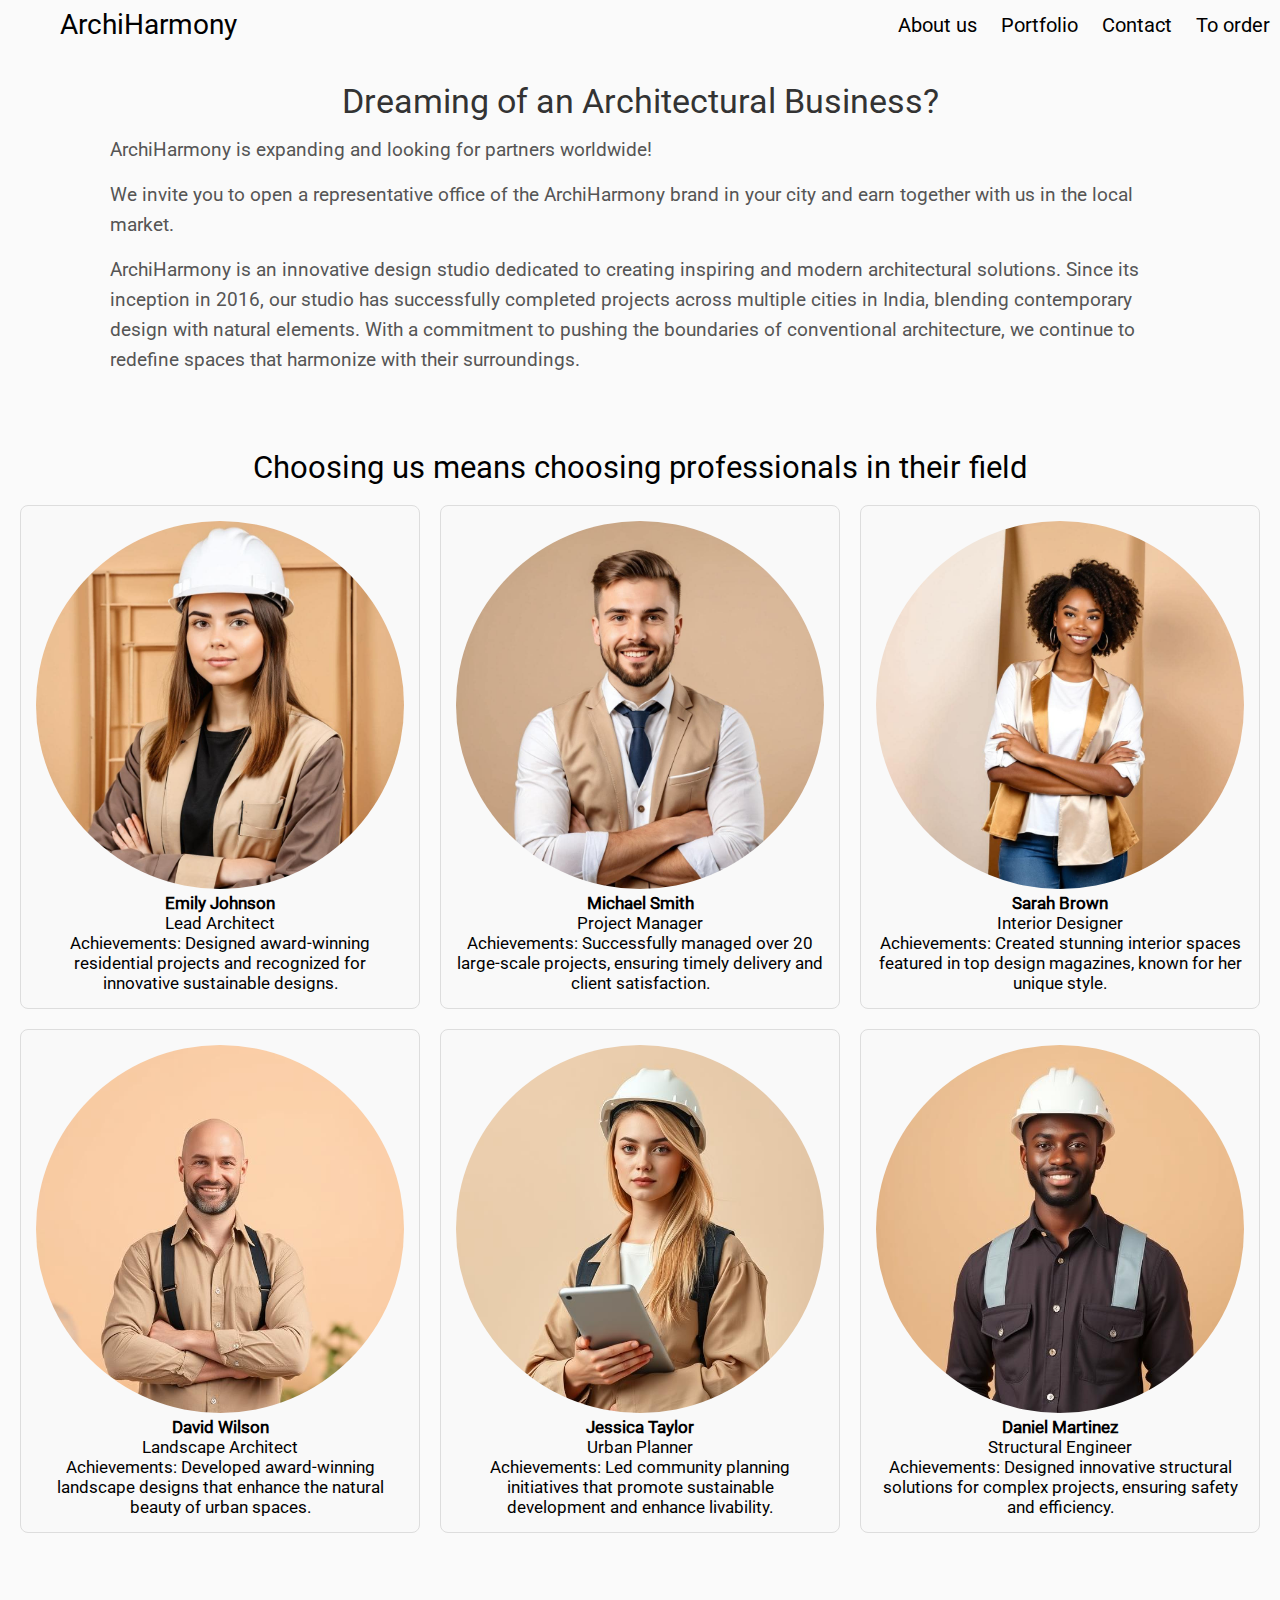
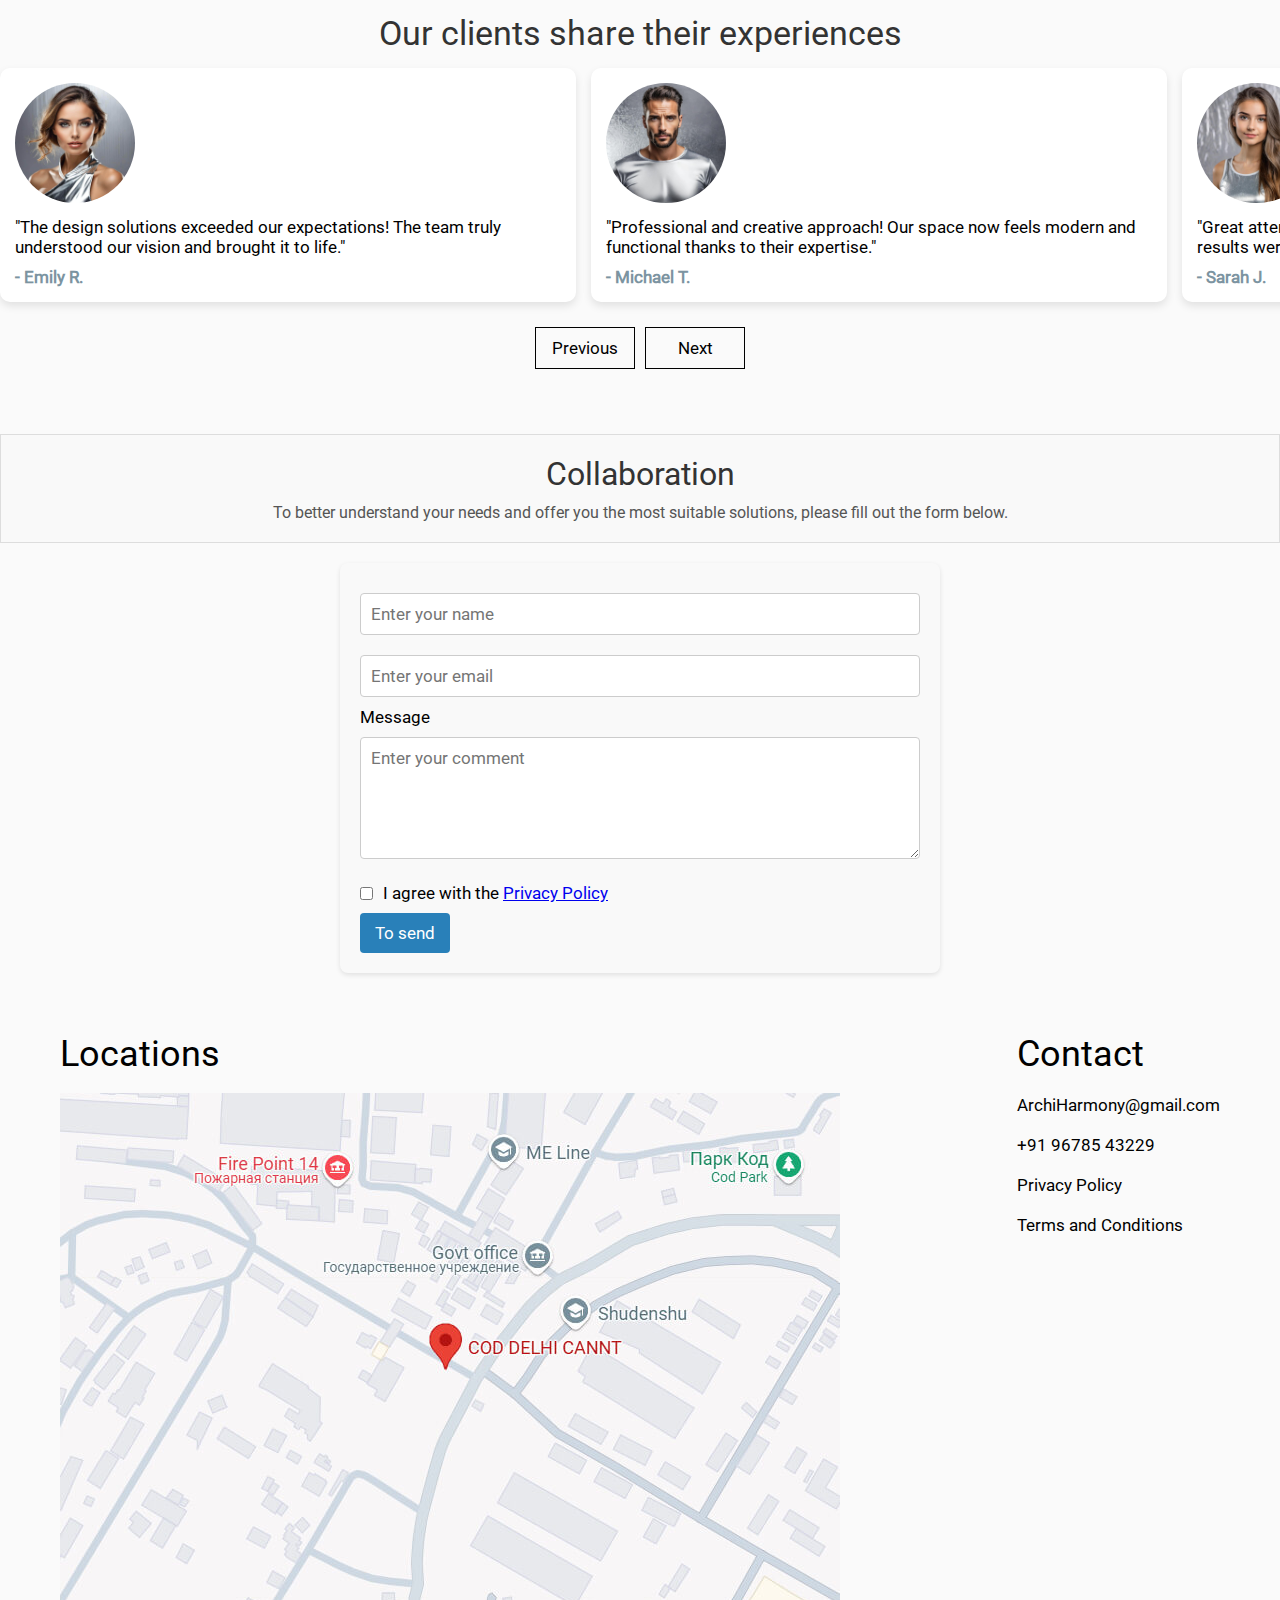
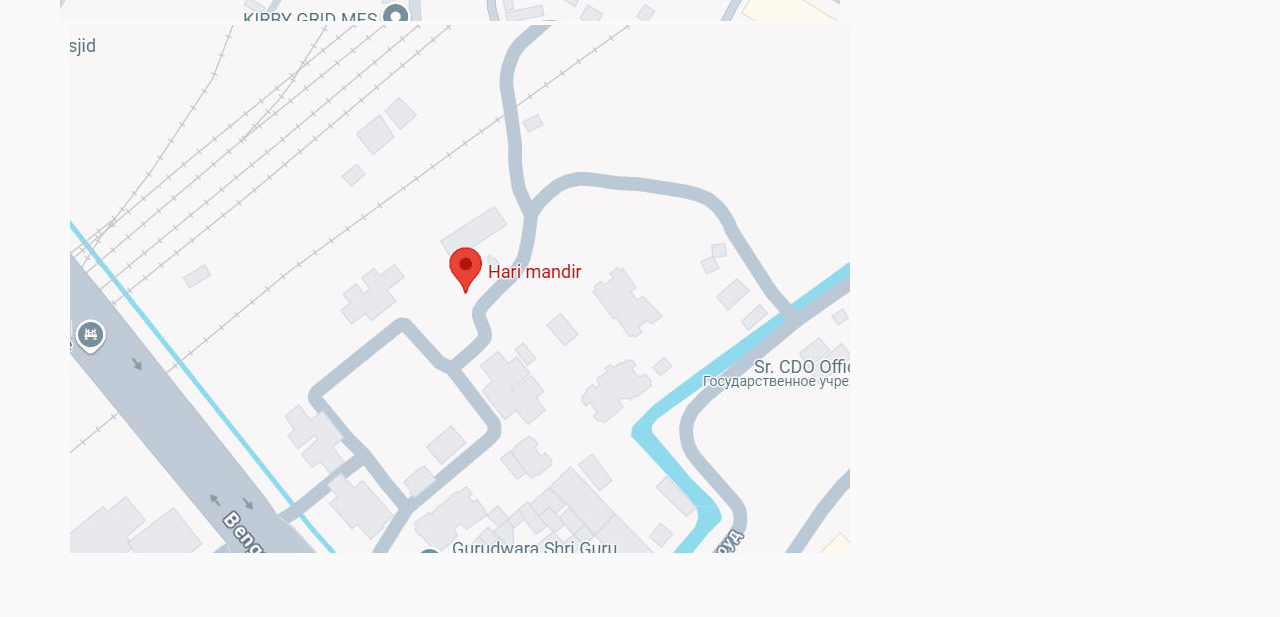
==== commit eacc258d: "otziv" ====
--- a/order.html
+++ b/order.html
@@ -10,7 +10,7 @@
     />
     <link rel="icon" href="img/favicon.ico">
     <link rel="stylesheet" href="css/style.css">
-    <script src="js/sliderOrder.js" defer></script>
+    <script src="js/script.js" defer></script>
 </head>
 <body>
 
@@ -41,8 +41,9 @@
                 We invite you to open a representative office of the ArchiHarmony brand in your city and earn together with us in the local market.
             </p>
             <p>
-                ArchiHarmony is an international design firm that has been operating for over 10 years. Our portfolio includes completed projects in more than 16 countries across all continents. In addition to our headquarters in Minsk, we have established offices in New York, Tbilisi, Kyiv, Moscow, Saint Petersburg, and Almaty.
+                ArchiHarmony is an innovative design studio dedicated to creating inspiring and modern architectural solutions. Since its inception in 2016, our studio has successfully completed projects across multiple cities in India, blending contemporary design with natural elements. With a commitment to pushing the boundaries of conventional architecture, we continue to redefine spaces that harmonize with their surroundings.
             </p>
+            
         </section>
 
         <section class="team-section">
@@ -90,148 +91,78 @@
         <section class="reviews-section" id="reviews">
             <div class="container">
                 <h2 class="reviews-section-title">
-                    Join the satisfied clients of our studio
+                    Our clients share their experiences
                 </h2>
                 <div class="slider" id="slider">
                     <div class="review">
                         <img src="img/review-1.jpg" alt="Review 1">
                         <p>
-                            "The taxi arrived in no time! The driver was friendly and the car was spotless. Amazing service!"
+                            "The design solutions exceeded our expectations! The team truly understood our vision and brought it to life."
                         </p>
                         <p class="author">- Emily R.</p>
                     </div>
                     <div class="review">
                         <img src="img/review-2.jpg" alt="Review 2">
                         <p>
-                            "Great prices and excellent customer service! I always use this service and have never had any issues."
+                            "Professional and creative approach! Our space now feels modern and functional thanks to their expertise."
                         </p>
                         <p class="author">- Michael T.</p>
                     </div>
                     <div class="review">
                         <img src="img/review-3.jpg" alt="Review 3">
                         <p>
-                            "Reliable service! I reached the airport on time without any delays. Highly recommend!"
+                            "Great attention to detail! The entire process was smooth, and the results were stunning."
                         </p>
                         <p class="author">- Sarah J.</p>
                     </div>
                     <div class="review">
                         <img src="img/review-4.jpg" alt="Review 4">
                         <p>
-                            "The driver was very polite and courteous. I felt safe throughout the entire ride."
+                            "Unique architectural designs that perfectly match our style. Highly recommended!"
                         </p>
                         <p class="author">- David K.</p>
                     </div>
                     <div class="review">
-                        <img src="img/review-5.jpg" alt="Review 5">
-                        <p>
-                            "TaxiNow saved my day! I needed a car last minute and it arrived in just 3 minutes!"
+                        <img src="img/review-6.jpg" alt="Review 5">
+                        <p>
+                            "Exceptional service and beautiful designs! The team transformed our space effortlessly."
                         </p>
                         <p class="author">- Jessica L.</p>
                     </div>
                     <div class="review">
-                        <img src="img/review-6.jpg" alt="Review 6">
-                        <p>
-                            "Cars are always clean and comfortable. Fantastic experience!"
+                        <img src="img/review-5.jpg" alt="Review 6">
+                        <p>
+                            "They took our ideas and turned them into reality with precision and creativity."
                         </p>
                         <p class="author">- Daniel M.</p>
                     </div>
                     <div class="review">
                         <img src="img/review-7.jpg" alt="Review 7">
                         <p>
-                            "Fair prices and quality service. I use it daily to get to work."
+                            "Innovative and stylish solutions! Our office now looks more inviting and productive."
                         </p>
                         <p class="author">- Lisa P.</p>
                     </div>
                     <div class="review">
                         <img src="img/review-8.jpg" alt="Review 8">
                         <p>
-                            "TaxiNow has the best drivers! Always polite and drive safely."
+                            "From concept to execution, everything was flawless. Fantastic team!"
                         </p>
                         <p class="author">- Tom H.</p>
                     </div>
                     <div class="review">
                         <img src="img/review-9.jpg" alt="Review 9">
                         <p>
-                            "Much better than other apps! Fast and efficient service."
+                            "Our home renovation turned out better than we imagined! Stylish and functional."
                         </p>
                         <p class="author">- Anna B.</p>
                     </div>
                     <div class="review">
                         <img src="img/review-10.jpg" alt="Review 10">
                         <p>
-                            "Excellent service! Drivers are punctual and friendly."
+                            "A perfect blend of aesthetics and practicality! Truly a top-tier design firm."
                         </p>
                         <p class="author">- Kevin W.</p>
-                    </div>
-                    <div class="review">
-                        <img src="img/review-11.jpg" alt="Review 11">
-                        <p>
-                            "I've used this service multiple times and have never been disappointed. They always arrive on time."
-                        </p>
-                        <p class="author">- Rachel S.</p>
-                    </div>
-                    <div class="review">
-                        <img src="img/review-12.jpg" alt="Review 12">
-                        <p>
-                            "I needed a taxi in the early morning and got one quickly. Service was top-notch!"
-                        </p>
-                        <p class="author">- James F.</p>
-                    </div>
-                    <div class="review">
-                        <img src="img/review-13.jpg" alt="Review 13">
-                        <p>
-                            "So easy to use! I booked through the app and everything worked perfectly."
-                        </p>
-                        <p class="author">- Olivia C.</p>
-                    </div>
-                    <div class="review">
-                        <img src="img/review-14.jpg" alt="Review 14">
-                        <p>
-                            "My mom used it and loved it! The driver helped with the groceries and was very attentive."
-                        </p>
-                        <p class="author">- Sophia N.</p>
-                    </div>
-                    <div class="review">
-                        <img src="img/review-15.jpg" alt="Review 15">
-                        <p>
-                            "Efficient and reliable service! Taxis available at any hour."
-                        </p>
-                        <p class="author">- Ethan G.</p>
-                    </div>
-                    <div class="review">
-                        <img src="img/review-16.jpg" alt="Review 16">
-                        <p>
-                            "TaxiNow offers the best prices and quick service. I always recommend it!"
-                        </p>
-                        <p class="author">- Mia T.</p>
-                    </div>
-                    <div class="review">
-                        <img src="img/review-17.jpg" alt="Review 17">
-                        <p>
-                            "I've had issues with other services, but TaxiNow has never let me down."
-                        </p>
-                        <p class="author">- Noah R.</p>
-                    </div>
-                    <div class="review">
-                        <img src="img/review-18.jpg" alt="Review 18">
-                        <p>
-                            "Modern and comfortable taxis! A very pleasant experience."
-                        </p>
-                        <p class="author">- Ava L.</p>
-                    </div>
-                    <div class="review">
-                        <img src="img/review-19.jpg" alt="Review 19">
-                        <p>
-                            "Much better than waiting for the bus! Always arrives quickly, and I feel safe."
-                        </p>
-                        <p class="author">- Isabella D.</p>
-                    </div>
-                    <div class="review">
-                        <img src="img/review-20.jpg" alt="Review 20">
-                        <p>
-                            "I recommend it 100%! I've never had problems, and they always arrive on time."
-                        </p>
-                        <p class="author">- Liam J.</p>
                     </div>
                 </div>
                 <div class="buttons">
@@ -244,7 +175,7 @@
                 </div>
             </div>
         </section>
-
+        
         <section>
             <div class="collaboration-message">
                 <h2>Collaboration</h2>
@@ -304,14 +235,20 @@
 
     </main>
 
-    <footer class='footer'>
+    <footer class='footer footer-dop'>
 
         <div>
             <div class='location-container'>
                 <h3 class='location-title'>Locations</h3>
                 <div class='location-img'>
-                    <iframe class='location-img-frame' src="https://www.google.com/maps/embed?pb=!1m14!1m8!1m3!1d3502.5662787929086!2d77.1237122!3d28.6127856!3m2!1i1024!2i768!4f13.1!3m3!1m2!1s0x390d1cca90bbf50b%3A0xa5940e52ef5ada71!2sCOD%20DELHI%20CANNT!5e0!3m2!1sru!2sby!4v1738610726326!5m2!1sru!2sby" width="600" height="450" style="border:0;" allowfullscreen="" loading="lazy" referrerpolicy="no-referrer-when-downgrade"></iframe>
-                </div>                
+                    <a class='dubai-link' href="https://www.google.com/maps/place/J47G+4G7,+COD,+Kirby+Place,+Delhi+Cantonment,+New+Delhi,+Delhi+110010/@28.6127856,77.1237122,17z"  target='_blank' rel="noopener noreferrer">
+                        <img class='dubai-img' src="img/map-delhi.jpg" alt="Delhi" />
+                    </a>
+                    <a class='madrid-link' href="https://www.google.com/maps/place/95,+Sabale+Nagar,+Kurla,+Mumbai,+Maharashtra+400089/@19.0706896,72.8850411,17z" target='_blank' rel="noopener noreferrer">
+                        <img class='madrid-img' src="img/map-mumbai.jpg" alt="Mumbai"/>
+                    </a>
+                </div>
+                               
             </div>
         </div>
 
--- a/css/style.css
+++ b/css/style.css
@@ -1024,3 +1024,64 @@
         grid-template-columns: 1fr;
     }
 }
+
+/* Pricing Section Styles */
+.pricing-section {
+    background-color: #f9f9f9;
+    padding: 40px 20px;
+    text-align: center;
+}
+
+.pricing-title {
+    font-size: 2.5em;
+    margin-bottom: 20px;
+    color: #333;
+}
+
+.pricing-content {
+    display: flex;
+    flex-wrap: wrap;
+    justify-content: space-around;
+    gap: 20px; /* Space between cards */
+}
+
+.pricing-card {
+    background: #fff;
+    border-radius: 15px;
+    box-shadow: 0 4px 8px rgba(0, 0, 0, 0.1);
+    padding: 20px;
+    width: 250px; /* Fixed width for cards */
+    transition: transform 0.3s, box-shadow 0.3s;
+}
+
+.pricing-card:hover {
+    transform: translateY(-5px);
+    box-shadow: 0 12px 24px rgba(0, 0, 0, 0.2);
+}
+
+.offer-btn {
+    display: inline-block;
+    margin-top: 15px;
+    padding: 10px 20px;
+    background-color: #ff5722;
+    color: #fff;
+    text-decoration: none;
+    border-radius: 5px;
+    transition: background-color 0.3s;
+}
+
+.offer-btn:hover {
+    background-color: #e64a19; /* Darker shade on hover */
+}
+
+/* Optional: Responsive adjustments */
+@media (max-width: 768px) {
+    .pricing-content {
+        flex-direction: column;
+        align-items: center; /* Center cards on smaller screens */
+    }
+
+    .pricing-card {
+        width: 90%; /* Make cards full width on smaller screens */
+    }
+}
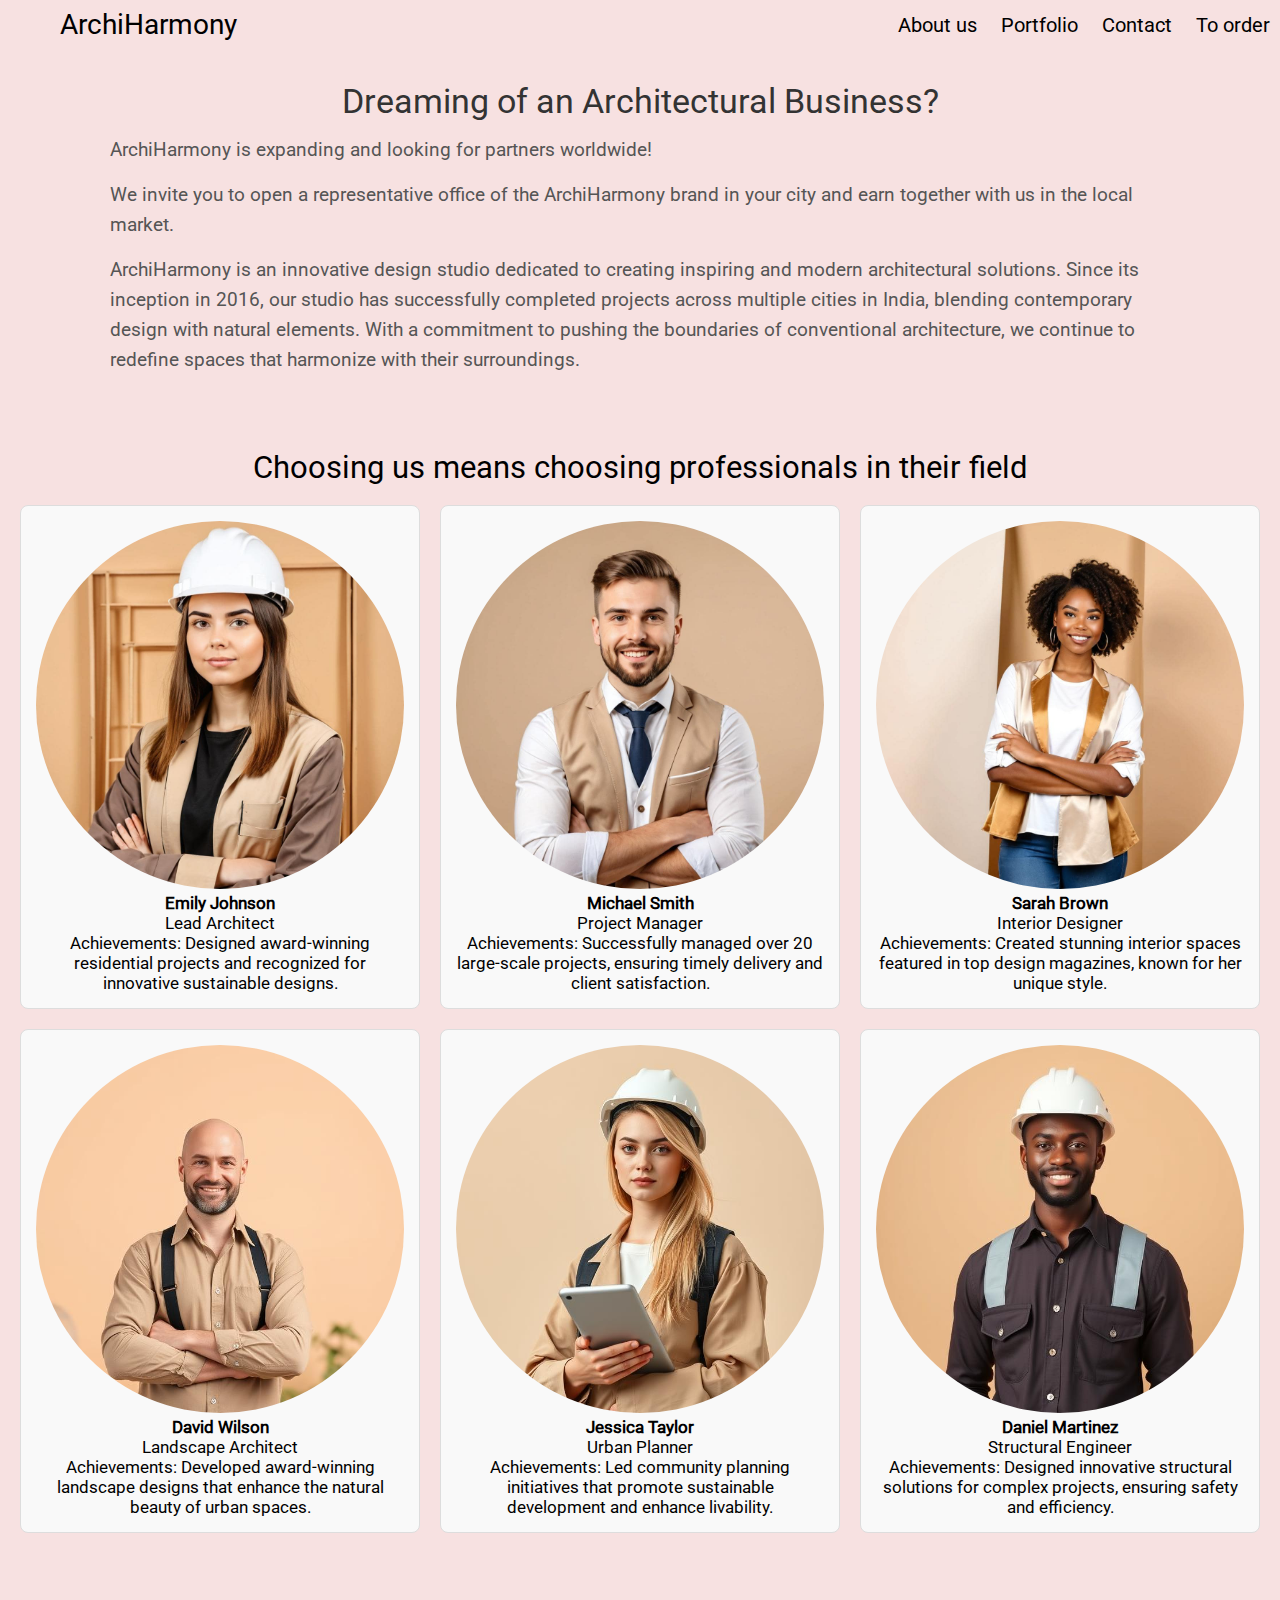
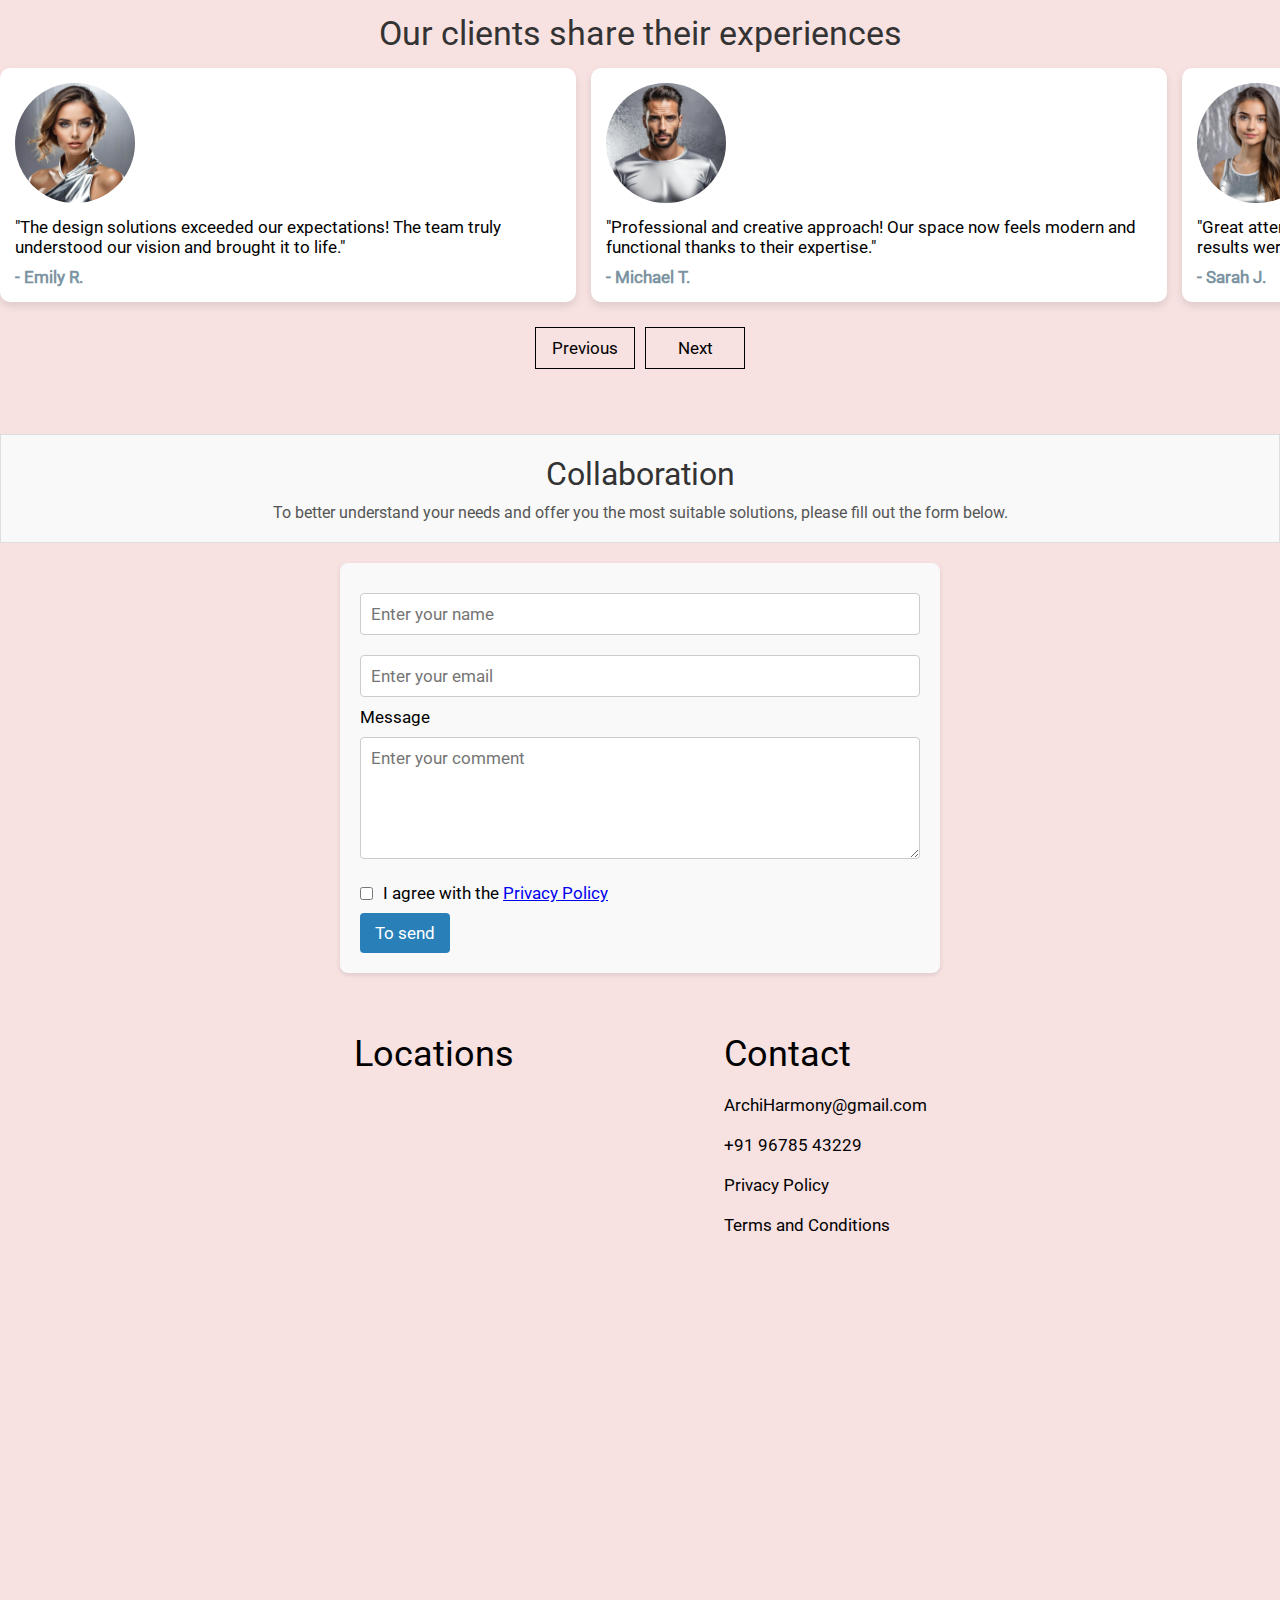
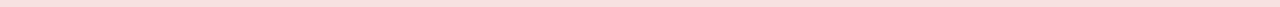
==== commit e627ea23: "Merge branch 'alex'" ====
--- a/order.html
+++ b/order.html
@@ -10,7 +10,7 @@
     />
     <link rel="icon" href="img/favicon.ico">
     <link rel="stylesheet" href="css/style.css">
-    <script src="js/script.js" defer></script>
+    <script src="js/sliderOrder.js" defer></script>
 </head>
 <body>
 
@@ -235,20 +235,14 @@
 
     </main>
 
-    <footer class='footer footer-dop'>
+    <footer class='footer'>
 
         <div>
             <div class='location-container'>
                 <h3 class='location-title'>Locations</h3>
                 <div class='location-img'>
-                    <a class='dubai-link' href="https://www.google.com/maps/place/J47G+4G7,+COD,+Kirby+Place,+Delhi+Cantonment,+New+Delhi,+Delhi+110010/@28.6127856,77.1237122,17z"  target='_blank' rel="noopener noreferrer">
-                        <img class='dubai-img' src="img/map-delhi.jpg" alt="Delhi" />
-                    </a>
-                    <a class='madrid-link' href="https://www.google.com/maps/place/95,+Sabale+Nagar,+Kurla,+Mumbai,+Maharashtra+400089/@19.0706896,72.8850411,17z" target='_blank' rel="noopener noreferrer">
-                        <img class='madrid-img' src="img/map-mumbai.jpg" alt="Mumbai"/>
-                    </a>
-                </div>
-                               
+                    <iframe class='location-img-frame' src="https://www.google.com/maps/embed?pb=!1m14!1m8!1m3!1d3502.5662787929086!2d77.1237122!3d28.6127856!3m2!1i1024!2i768!4f13.1!3m3!1m2!1s0x390d1cca90bbf50b%3A0xa5940e52ef5ada71!2sCOD%20DELHI%20CANNT!5e0!3m2!1sru!2sby!4v1738610726326!5m2!1sru!2sby" width="600" height="450" style="border:0;" allowfullscreen="" loading="lazy" referrerpolicy="no-referrer-when-downgrade"></iframe>
+                </div>                
             </div>
         </div>
 
--- a/css/style.css
+++ b/css/style.css
@@ -17,8 +17,7 @@
 body {
     width: 100%;
     overflow-x: hidden;
-    background-color: rgb(250, 250, 250);
-    max-width: 1920px;
+    background-color: rgb(247, 225, 225);
 }
 
 body::-webkit-scrollbar {
@@ -70,8 +69,7 @@
     color: rgb(125, 125, 125);
 }
 .header-name,
-.header-title,
-.header-about {
+.header-title {
     padding: 0 60px;
 }
 
@@ -132,25 +130,10 @@
     margin-top: 18px;
 }
 
-.about-icon {
-    width: 320px;
-    height: 320px;
-    border-radius: 50%;
-    margin-left: 140px;
-}
-
-.header-about {
-    display: flex;
-    margin-top: 18px;
-}
-
 .about-name {
     font-size: 18px;
 }
 
-.header-about-text {
-    margin-left: 12%;
-}
 
 .about-text2, .about-text3 {
     margin-top: 16px;
@@ -179,12 +162,6 @@
         font-size: 28px;
     }
 
-    .about-icon {
-        width: 300px;
-        height: 300px;
-        margin-left: 100px;
-    }
-
     .header-background {
         height: 480px;
     }
@@ -193,8 +170,7 @@
 @media (max-width: 1024px) {
 
     .header-name,
-    .header-title,
-    .header-about {
+    .header-title {
         padding: 0 30px;
     }
 
@@ -203,20 +179,10 @@
         font-size: 22px;
     }
 
-    .about-icon {
-        width: 200px;
-        height: 200px;
-        margin-left: 80px;
-        margin-top: 40px;
-    }
-
     .header-background {
         height: 400px;
     }
 
-    .header-about-text {
-        margin-left: 6%;
-    }
     .header-btn:hover{
         background-color: rgba(255, 255, 255, 0.121);
         transform: scale(1);
@@ -226,25 +192,12 @@
 @media (max-width: 768px) {
 
     .header-name,
-    .header-title,
-    .header-about {
+    .header-title {
         padding: 0 10px;
-    }
-
-    .about-icon {
-        width: 240px;
-        height: 240px;
-        margin-left: 80px;
-        margin-top: 10px;
     }
 
     .header-background {
         height: 380px;
-    }
-
-    .header-about-text {
-        margin-top: 30px;
-        margin-left: 0%;
     }
 
     .header-btn{
@@ -253,12 +206,6 @@
         width: 120px;
     }
 
-    .header-about {
-        display: flex;
-        flex-direction: column;
-        align-items: center;
-        margin-top: 18px;
-    }
     .header-nav-item {
         gap: 14px;
     }
@@ -352,6 +299,43 @@
     margin: auto;
     overflow: hidden;
 }
+
+
+.main-background {
+    width: 100%;
+    height: 740px;
+    margin-top: 10px;
+    object-fit: cover;
+    border-radius: 10px;
+    box-shadow: 0 4px 10px rgba(0, 0, 0, 0.1);
+}
+.projects-title {
+    text-align: center;
+    font-size: 2.2rem;
+    font-weight: bold;
+    margin: 40px 0;
+    color: #333;
+}
+.country-hotels {
+    align-items: center;
+    background: #fff;
+    border-radius: 12px;
+    box-shadow: 0 4px 15px rgba(0, 0, 0, 0.1);
+    padding: 20px;
+    gap: 30px;
+    transition: transform 0.3s ease-in-out;
+}
+
+.country-hotels:hover {
+    transform: scale(1.02);
+}
+
+.content-country p {
+    font-size: 1.4rem;
+    font-weight: bold;
+    color: #222;
+}
+
 
 .slider {
     display: flex;
@@ -1085,3 +1069,113 @@
         width: 90%; /* Make cards full width on smaller screens */
     }
 }
+
+.header-backgrounds {
+    position: relative;
+    text-align: center; /* Center align text */
+}
+
+.header-background {
+    width: 100%; /* Full width */
+    height: auto; /* Automatic height */
+}
+
+.header-title-overlay {
+    position: absolute; /* Absolute positioning */
+    top: 50%; /* Center vertically */
+    left: 50%; /* Center horizontally */
+    transform: translate(-50%, -50%); /* Shift by half width and height */
+    color: white; /* Text color */
+    font-size: 2.5rem; /* Font size */
+    text-shadow: 2px 2px 4px rgba(0, 0, 0, 0.7); /* Text shadow */
+    opacity: 0; /* Initial opacity */
+    animation: fadeIn 1s forwards; /* Fade-in animation */
+}
+
+@keyframes fadeIn {
+    to {
+        opacity: 1; /* Final opacity */
+    }
+}
+
+.project-hospital-backgrounds {
+    position: relative;
+    text-align: center; /* Center the text */
+}
+
+.main-background {
+    width: 100%; /* Take full width of the container */
+    height: auto; /* Automatic height */
+}
+
+.header-title-overlay {
+    position: absolute; /* Absolute positioning */
+    top: 50%; /* Center vertically */
+    left: 50%; /* Center horizontally */
+    transform: translate(-50%, -50%); /* Shift by half width and height */
+    color: white; /* Text color */
+    font-size: 2.5rem; /* Font size */
+    text-shadow: 2px 2px 4px rgba(0, 0, 0, 0.7); /* Text shadow for readability */
+    opacity: 0; /* Initial opacity */
+    animation: fadeIn 1s forwards; /* Fade-in animation */
+}
+
+@keyframes fadeIn {
+    to {
+        opacity: 1; /* Final opacity */
+    }
+}
+
+.header-about {
+    margin-top: 10px;
+    display: flex; /* Используем flexbox для выравнивания элементов */
+    align-items: center; /* Центрируем элементы по вертикали */
+    background-color: #f9f9f9; /* Светлый фон для контраста */
+    padding: 40px; /* Отступы вокруг блока */
+    border-radius: 10px; /* Закругленные углы */
+    box-shadow: 0 4px 20px rgba(0, 0, 0, 0.1); /* Тень для глубины */
+    transition: transform 0.3s; /* Плавный переход при наведении */
+}
+
+.header-about:hover {
+    transform: translateY(-5px); /* Поднимаем блок при наведении */
+}
+
+.header-about-icon {
+    flex: 0 0 150px; /* Фиксированная ширина для иконки */
+    margin-right: 20px; /* Отступ справа от иконки */
+    text-align: center; /* Центрируем текст под иконкой */
+}
+
+.about-icon {
+    width: 100%; /* Занимаем всю ширину контейнера */
+    border-radius: 50%; /* Круглая иконка */
+    border: 3px solid #007BFF; /* Граница вокруг иконки */
+    transition: transform 0.3s; /* Плавный переход для иконки */
+}
+
+.about-icon:hover {
+    transform: scale(1.1); /* Увеличиваем иконку при наведении */
+}
+
+.header-about-text {
+    flex: 1; /* Занимаем оставшееся пространство */
+}
+
+.about-name {
+    font-size: 1.5rem; /* Размер шрифта для имени */
+    font-weight: bold; /* Жирный шрифт */
+    color: #333; /* Цвет текста */
+    margin-bottom: 10px; /* Отступ снизу */
+}
+
+.about-text1, .about-text2, .about-text3, .about-text4 {
+    font-size: 1rem; /* Размер шрифта для текста */
+    line-height: 1.6; /* Высота строки для удобочитаемости */
+    color: #555; /* Цвет текста */
+    margin-bottom: 10px; /* Отступ снизу */
+}
+
+.about-text1 {
+    font-style: italic; /* Курсив для первого абзаца */
+}